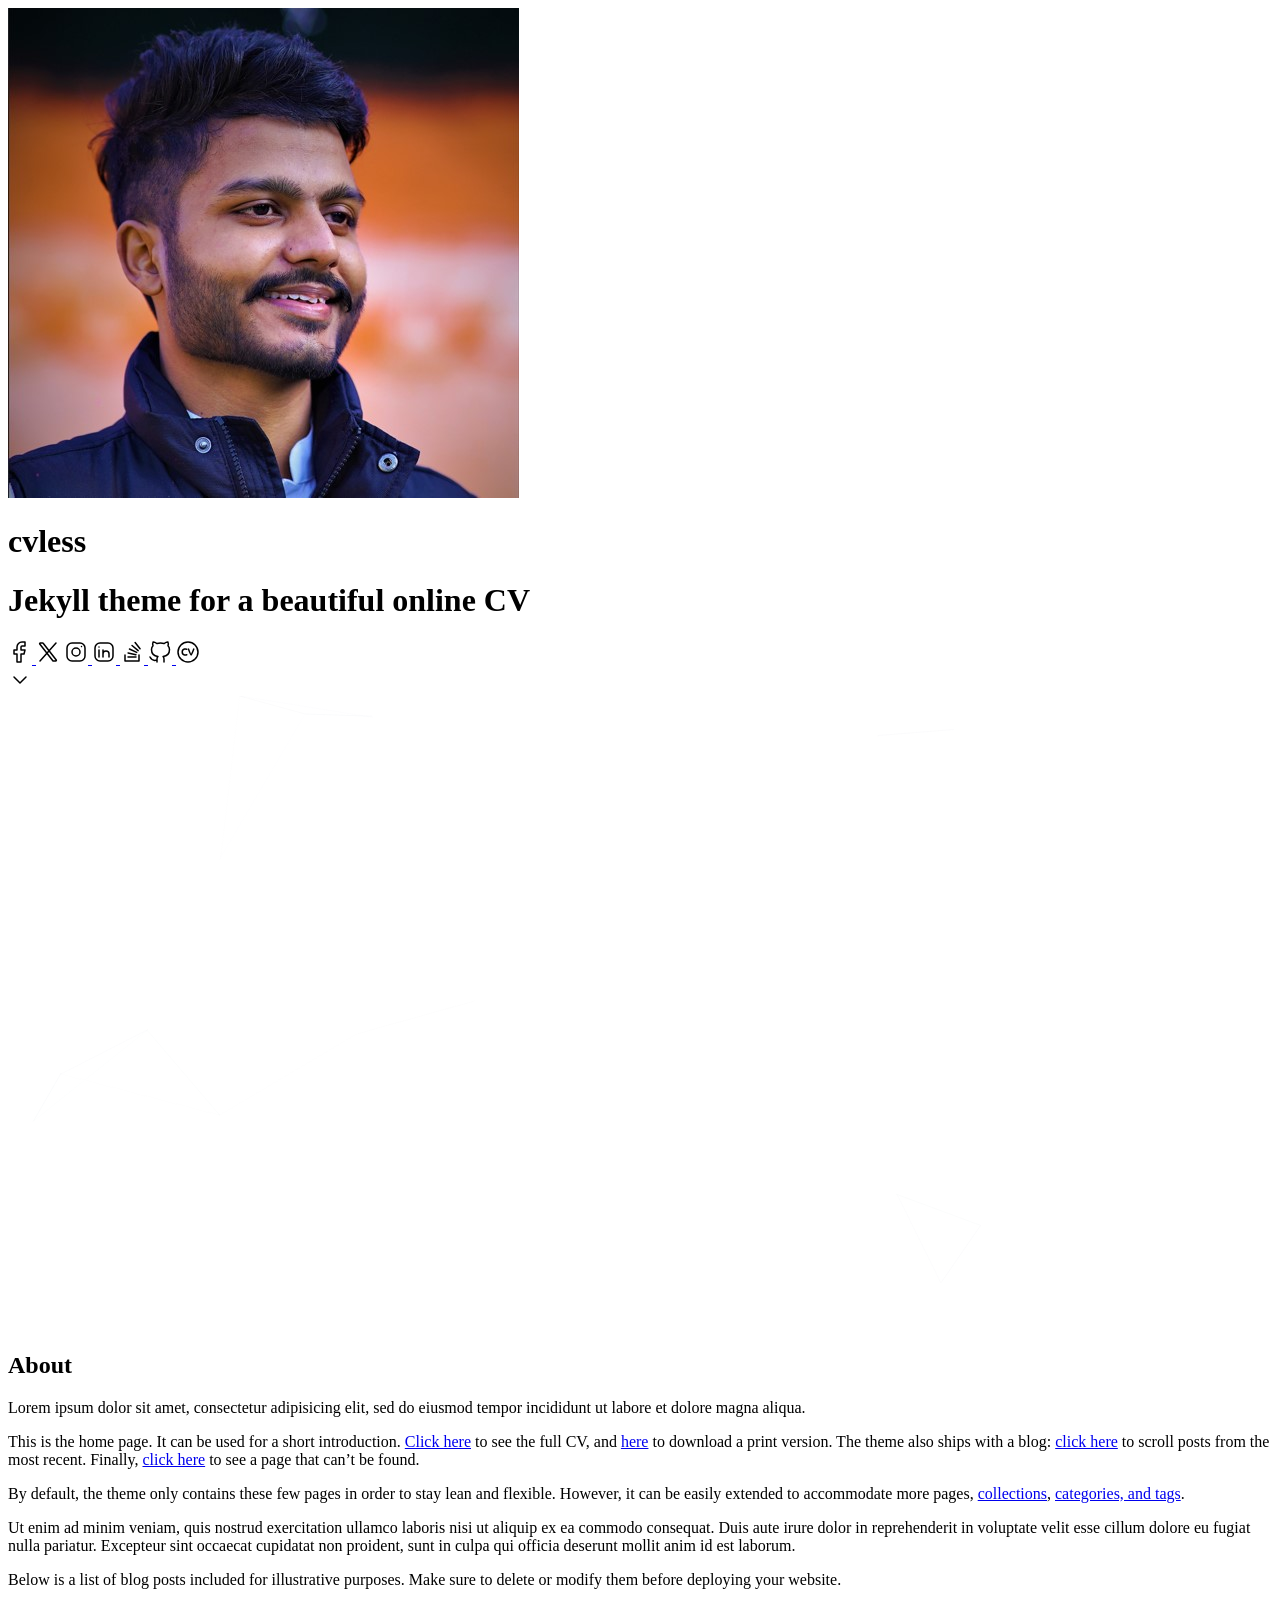
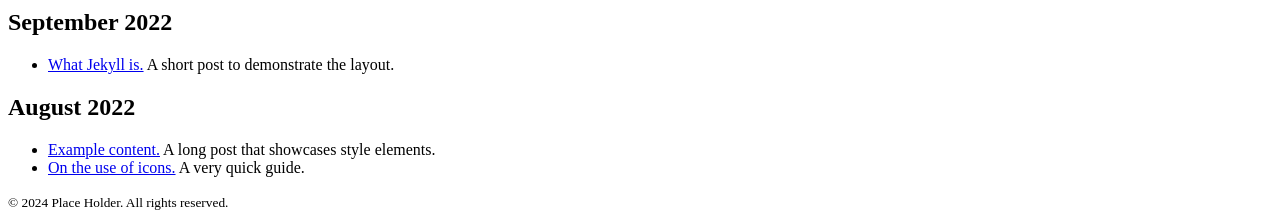
==== index.html @ 080ae816 "added files" ====
<!DOCTYPE html>
<html lang="en">

<head>
  <meta charset="UTF-8">
  <meta name="viewport" content="width=device-width, initial-scale=1.0">

  <title>
    
    cvless
    
  </title>

  <link rel="stylesheet" href="http://localhost:4000/assets/css/bootstrap.min.css">
  <link rel="stylesheet" href="http://localhost:4000/assets/css/open-color.min.css">
  <link rel="stylesheet" href="http://localhost:4000/assets/css/syntax.css">
  <link rel="stylesheet" href="http://localhost:4000/assets/css/styles.min.css">
  <link rel="apple-touch-icon" sizes="180x180" href="http://localhost:4000/assets/apple-touch-icon.png">
  <link rel="icon" type="image/png" sizes="32x32" href="http://localhost:4000/assets/favicon-32x32.png">
  <link rel="icon" type="image/png" sizes="16x16" href="http://localhost:4000/assets/favicon-16x16.png">
  <link rel="manifest" href="http://localhost:4000/assets/site.webmanifest">
  <link rel="alternate" type="application/atom+xml" title="cvless" href="http://localhost:4000/atom.xml">

  <!-- Begin Jekyll SEO tag v2.8.0 -->
<meta name="generator" content="Jekyll v4.3.3" />
<meta property="og:title" content="Home" />
<meta name="author" content="Place Holder" />
<meta property="og:locale" content="en_US" />
<meta name="description" content="Jekyll theme for a beautiful online CV" />
<meta property="og:description" content="Jekyll theme for a beautiful online CV" />
<link rel="canonical" href="http://localhost:4000/" />
<meta property="og:url" content="http://localhost:4000/" />
<meta property="og:site_name" content="cvless" />
<meta property="og:type" content="website" />
<meta name="twitter:card" content="summary" />
<meta property="twitter:title" content="Home" />
<script type="application/ld+json">
{"@context":"https://schema.org","@type":"WebSite","author":{"@type":"Person","name":"Place Holder"},"description":"Jekyll theme for a beautiful online CV","headline":"Home","name":"cvless","url":"http://localhost:4000/"}</script>
<!-- End Jekyll SEO tag -->

</head>


<body>

  <div id="particles-js" class="fullscreen">
  <div class="jumbotron text-center">
    
    <img class="particles-photo" src="assets/files/photo.jpg" />
    
    <h1 class="particles-title">cvless</h1>
    <h1 class="particles-subtitle">Jekyll theme for a beautiful online CV</h1>
    <div class="nowrap">
      
      <a class="particles-icon" href="https://www.facebook.com/username"><svg width="24px" height="24px" stroke-width="1.5" viewBox="0 0 24 24" fill="none" xmlns="http://www.w3.org/2000/svg" color="#000000"><path d="M17 2h-3a5 5 0 00-5 5v3H6v4h3v8h4v-8h3l1-4h-4V7a1 1 0 011-1h3V2z" stroke="#000000" stroke-width="1.5" stroke-linecap="round" stroke-linejoin="round"></path></svg>
</a>
      
      
      <a class="particles-icon" href="https://twitter.com/username"><svg width="24px" height="24px" viewBox="0 0 24 24" stroke-width="1.5" fill="none" xmlns="http://www.w3.org/2000/svg" color="#000000"><path d="M16.8198 20.7684L3.75317 3.96836C3.44664 3.57425 3.72749 3 4.22678 3H6.70655C6.8917 3 7.06649 3.08548 7.18016 3.23164L20.2468 20.0316C20.5534 20.4258 20.2725 21 19.7732 21H17.2935C17.1083 21 16.9335 20.9145 16.8198 20.7684Z" stroke="#000000" stroke-width="1.5"></path><path d="M20 3L4 21" stroke="#000000" stroke-width="1.5" stroke-linecap="round"></path></svg></a>
      
            
      <a class="particles-icon" href="https://www.instagram.com/username"><svg width="24px" height="24px" stroke-width="1.5" viewBox="0 0 24 24" fill="none" xmlns="http://www.w3.org/2000/svg" color="#000000"><path d="M12 16a4 4 0 100-8 4 4 0 000 8z" stroke="#000000" stroke-width="1.5" stroke-linecap="round" stroke-linejoin="round"></path><path d="M3 16V8a5 5 0 015-5h8a5 5 0 015 5v8a5 5 0 01-5 5H8a5 5 0 01-5-5z" stroke="#000000" stroke-width="1.5"></path><path d="M17.5 6.51l.01-.011" stroke="#000000" stroke-width="1.5" stroke-linecap="round" stroke-linejoin="round"></path></svg>
</a>
      
      
      <a class="particles-icon" href="https://www.linkedin.com/in/username"><svg width="24px" height="24px" stroke-width="1.5" viewBox="0 0 24 24" fill="none" xmlns="http://www.w3.org/2000/svg" color="#000000"><path d="M21 8v8a5 5 0 01-5 5H8a5 5 0 01-5-5V8a5 5 0 015-5h8a5 5 0 015 5zM7 17v-7" stroke="#000000" stroke-width="1.5" stroke-linecap="round" stroke-linejoin="round"></path><path d="M11 17v-3.25M11 10v3.75m0 0c0-3.75 6-3.75 6 0V17M7 7.01l.01-.011" stroke="#000000" stroke-width="1.5" stroke-linecap="round" stroke-linejoin="round"></path></svg>
</a>
      
      
      <a class="particles-icon" href="https://stackoverflow.com/users/0000000/username"><svg width="24px" height="24px" viewBox="0 0 24 24" stroke-width="1.5" fill="none" xmlns="http://www.w3.org/2000/svg" color="#000000"><path d="M19 15v6H5v-6M16 17H8M15.913 14.663L8.087 13M16.713 12.38L9.463 9M18.173 10.642L12.044 5.5M20.034 8.804L15.109 2.5" stroke="#000000" stroke-width="1.5" stroke-linecap="round" stroke-linejoin="round"></path></svg>
</a>
      
      
      <a class="particles-icon" href="https://github.com/username"><svg width="24px" height="24px" stroke-width="1.5" viewBox="0 0 24 24" fill="none" xmlns="http://www.w3.org/2000/svg" color="#000000"><path d="M16 22.027v-2.87a3.37 3.37 0 00-.94-2.61c3.14-.35 6.44-1.54 6.44-7a5.44 5.44 0 00-1.5-3.75 5.07 5.07 0 00-.09-3.77s-1.18-.35-3.91 1.48a13.38 13.38 0 00-7 0c-2.73-1.83-3.91-1.48-3.91-1.48A5.07 5.07 0 005 5.797a5.44 5.44 0 00-1.5 3.78c0 5.42 3.3 6.61 6.44 7a3.37 3.37 0 00-.94 2.58v2.87M9 20.027c-3 .973-5.5 0-7-3" stroke="#000000" stroke-width="1.5" stroke-linecap="round" stroke-linejoin="round"></path></svg>
</a>
      
      <a class="particles-icon" href="cv"><svg width="24px" height="24px" stroke-width="1.5" viewBox="0 0 24 24" fill="none" color="#000000"><path d="M12 22c5.523 0 10-4.477 10-10S17.523 2 12 2 2 6.477 2 12s4.477 10 10 10z" stroke="#000000" stroke-width="1.5" stroke-linecap="round" stroke-linejoin="round" /><path d="m 10.743752,9.2133219 c 0,0 -4.5125702,-1.1966648 -4.5125705,2.7561791 -3e-7,4.258147 4.5640215,2.715661 4.5640215,2.715661" stroke="#000000" stroke-width="1.5" stroke-linecap="round" stroke-linejoin="round" /><path d="m 12.449181,9.1023598 c 0,0 2.137936,5.8060432 2.686032,5.8060432 0.511982,0 2.633605,-5.7961624 2.633605,-5.7961624" stroke="#000000" stroke-width="1.5" stroke-linecap="round" stroke-linejoin="round" /></svg>
</a>
    </div>
  </div>
  <div class="particles-scroll">
    <a class="particles-icon" href="#scroll"><svg width="24px" height="24px" stroke-width="1.5" viewBox="0 0 24 24" fill="none" xmlns="http://www.w3.org/2000/svg" color="#000000"><path d="M6 9l6 6 6-6" stroke="#000000" stroke-width="1.5" stroke-linecap="round" stroke-linejoin="round"></path></svg>
</a>
  </div>
</div>

  

  <div class="container">
    <div class="row justify-content-center">
      <div class="col col-sm-10 col-md-8 col-lg-6">
        <article id="home">
  <div id="scroll" class="toggle-bar">
  <a id="theme-toggle" class="toggle-icon" onclick="modeSwitcher()"></a>
</div>

  <main>
    <h1 id="about">About</h1>

<p>Lorem ipsum dolor sit amet, consectetur adipisicing elit, sed do eiusmod tempor incididunt ut labore et dolore magna aliqua.</p>

<p>This is the home page. It can be used for a short introduction. <a href="cv">Click here</a> to see the full CV, and <a href="assets/files/cv.pdf">here</a> to download a print version. The theme also ships with a blog: <a href="posts">click here</a> to scroll posts from the most recent. Finally, <a href="404">click here</a> to see a page that can’t be found.</p>

<p>By default, the theme only contains these few pages in order to stay lean and flexible. However, it can be easily extended to accommodate more pages, <a href="https://jekyllrb.com/docs/collections/">collections</a>, <a href="https://jekyllrb.com/docs/posts/#tags-and-categories">categories, and tags</a>.</p>

<p>Ut enim ad minim veniam, quis nostrud exercitation ullamco laboris nisi ut aliquip ex ea commodo consequat. Duis aute irure dolor in reprehenderit in voluptate velit esse cillum dolore eu fugiat nulla pariatur. Excepteur sint occaecat cupidatat non proident, sunt in culpa qui officia deserunt mollit anim id est laborum.</p>

<p>Below is a list of blog posts included for illustrative purposes. Make sure to delete or modify them before deploying your website.</p>

<div class="archive">
  
  <h2>September 2022</h2>
  <ul>
    
    <li><a href="http://localhost:4000/2022/09/01/whats-jekyll/">What Jekyll is.</a> <span class="lead">A short post to demonstrate the layout.</span></li>
    
  </ul>
  
  <h2>August 2022</h2>
  <ul>
    
    <li><a href="http://localhost:4000/2022/08/15/example-content/">Example content.</a> <span class="lead">A long post that showcases style elements.</span></li>
    
    <li><a href="http://localhost:4000/2022/08/01/on-the-use-of-icons/">On the use of icons.</a> <span class="lead">A very quick guide.</span></li>
    
  </ul>
  
</div>


  </main>
  <footer>
  <small>&copy; <time datetime="2024-02-18T16:27:32+05:30">2024</time>
    Place Holder. All rights reserved.</small>
</footer>

</article>

      </div>
    </div>
  </div>
  <script src="http://localhost:4000/assets/js/bootstrap.min.js"></script>
  
  <script src="http://localhost:4000/assets/js/darkmode.js"></script>
  
  
  <script src="assets/js/particles.min.js"></script>
  <script src="assets/js/main.js"></script>
  
</body>

</html>
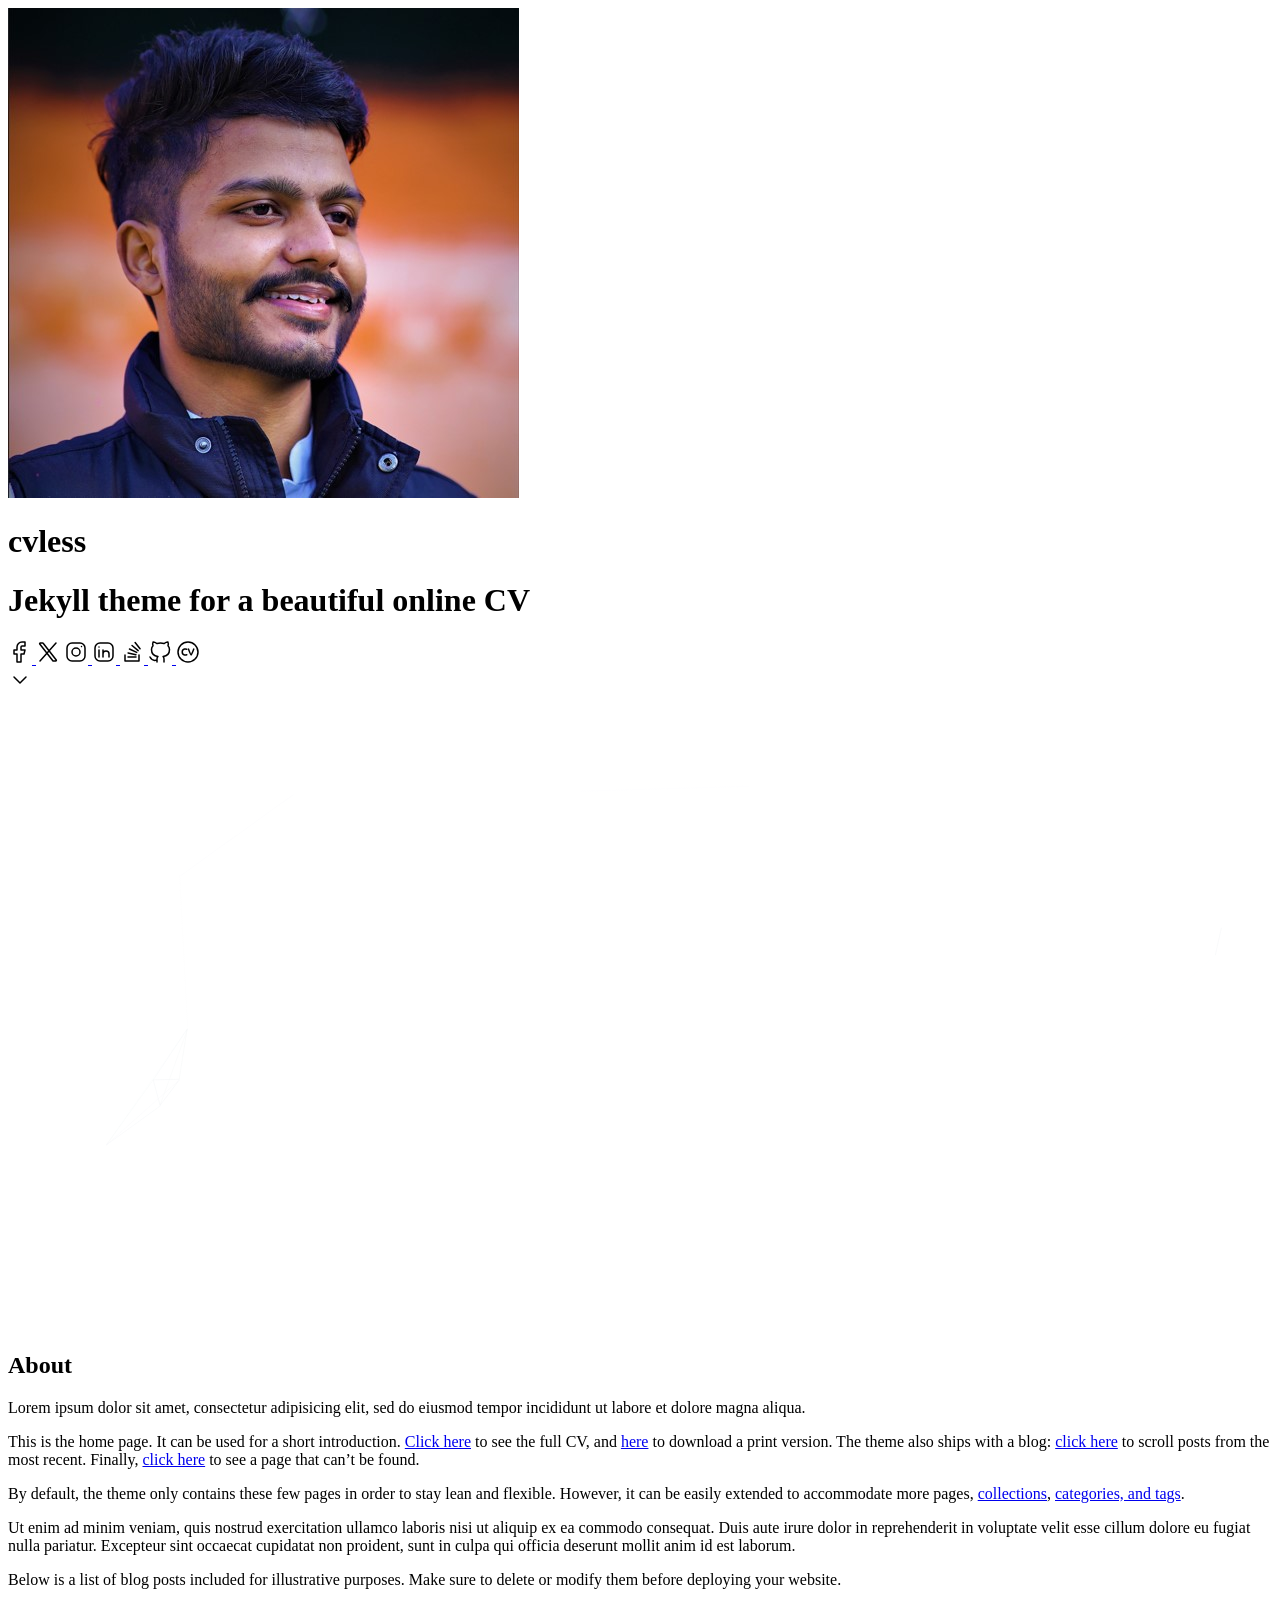
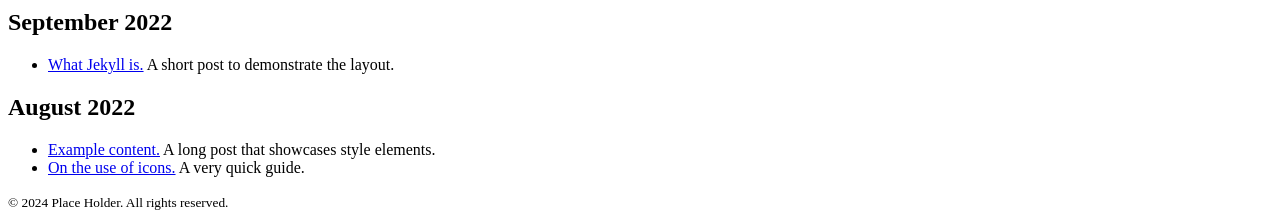
==== commit 292ff92b: "added new files" ====
--- a/index.html
+++ b/index.html
@@ -11,15 +11,15 @@
     
   </title>
 
-  <link rel="stylesheet" href="http://localhost:4000/assets/css/bootstrap.min.css">
-  <link rel="stylesheet" href="http://localhost:4000/assets/css/open-color.min.css">
-  <link rel="stylesheet" href="http://localhost:4000/assets/css/syntax.css">
-  <link rel="stylesheet" href="http://localhost:4000/assets/css/styles.min.css">
-  <link rel="apple-touch-icon" sizes="180x180" href="http://localhost:4000/assets/apple-touch-icon.png">
-  <link rel="icon" type="image/png" sizes="32x32" href="http://localhost:4000/assets/favicon-32x32.png">
-  <link rel="icon" type="image/png" sizes="16x16" href="http://localhost:4000/assets/favicon-16x16.png">
-  <link rel="manifest" href="http://localhost:4000/assets/site.webmanifest">
-  <link rel="alternate" type="application/atom+xml" title="cvless" href="http://localhost:4000/atom.xml">
+  <link rel="stylesheet" href="https://piazzai.github.io/cvless/assets/css/bootstrap.min.css">
+  <link rel="stylesheet" href="https://piazzai.github.io/cvless/assets/css/open-color.min.css">
+  <link rel="stylesheet" href="https://piazzai.github.io/cvless/assets/css/syntax.css">
+  <link rel="stylesheet" href="https://piazzai.github.io/cvless/assets/css/styles.min.css">
+  <link rel="apple-touch-icon" sizes="180x180" href="https://piazzai.github.io/cvless/assets/apple-touch-icon.png">
+  <link rel="icon" type="image/png" sizes="32x32" href="https://piazzai.github.io/cvless/assets/favicon-32x32.png">
+  <link rel="icon" type="image/png" sizes="16x16" href="https://piazzai.github.io/cvless/assets/favicon-16x16.png">
+  <link rel="manifest" href="https://piazzai.github.io/cvless/assets/site.webmanifest">
+  <link rel="alternate" type="application/atom+xml" title="cvless" href="https://piazzai.github.io/cvless/atom.xml">
 
   <!-- Begin Jekyll SEO tag v2.8.0 -->
 <meta name="generator" content="Jekyll v4.3.3" />
@@ -28,14 +28,14 @@
 <meta property="og:locale" content="en_US" />
 <meta name="description" content="Jekyll theme for a beautiful online CV" />
 <meta property="og:description" content="Jekyll theme for a beautiful online CV" />
-<link rel="canonical" href="http://localhost:4000/" />
-<meta property="og:url" content="http://localhost:4000/" />
+<link rel="canonical" href="https://piazzai.github.io/cvless/" />
+<meta property="og:url" content="https://piazzai.github.io/cvless/" />
 <meta property="og:site_name" content="cvless" />
 <meta property="og:type" content="website" />
 <meta name="twitter:card" content="summary" />
 <meta property="twitter:title" content="Home" />
 <script type="application/ld+json">
-{"@context":"https://schema.org","@type":"WebSite","author":{"@type":"Person","name":"Place Holder"},"description":"Jekyll theme for a beautiful online CV","headline":"Home","name":"cvless","url":"http://localhost:4000/"}</script>
+{"@context":"https://schema.org","@type":"WebSite","author":{"@type":"Person","name":"Place Holder"},"description":"Jekyll theme for a beautiful online CV","headline":"Home","name":"cvless","url":"https://piazzai.github.io/cvless/"}</script>
 <!-- End Jekyll SEO tag -->
 
 </head>
@@ -112,16 +112,16 @@
   <h2>September 2022</h2>
   <ul>
     
-    <li><a href="http://localhost:4000/2022/09/01/whats-jekyll/">What Jekyll is.</a> <span class="lead">A short post to demonstrate the layout.</span></li>
+    <li><a href="https://piazzai.github.io/cvless/2022/09/01/whats-jekyll/">What Jekyll is.</a> <span class="lead">A short post to demonstrate the layout.</span></li>
     
   </ul>
   
   <h2>August 2022</h2>
   <ul>
     
-    <li><a href="http://localhost:4000/2022/08/15/example-content/">Example content.</a> <span class="lead">A long post that showcases style elements.</span></li>
+    <li><a href="https://piazzai.github.io/cvless/2022/08/15/example-content/">Example content.</a> <span class="lead">A long post that showcases style elements.</span></li>
     
-    <li><a href="http://localhost:4000/2022/08/01/on-the-use-of-icons/">On the use of icons.</a> <span class="lead">A very quick guide.</span></li>
+    <li><a href="https://piazzai.github.io/cvless/2022/08/01/on-the-use-of-icons/">On the use of icons.</a> <span class="lead">A very quick guide.</span></li>
     
   </ul>
   
@@ -130,7 +130,7 @@
 
   </main>
   <footer>
-  <small>&copy; <time datetime="2024-02-18T16:27:32+05:30">2024</time>
+  <small>&copy; <time datetime="2024-02-18T16:53:35+05:30">2024</time>
     Place Holder. All rights reserved.</small>
 </footer>
 
@@ -139,9 +139,9 @@
       </div>
     </div>
   </div>
-  <script src="http://localhost:4000/assets/js/bootstrap.min.js"></script>
+  <script src="https://piazzai.github.io/cvless/assets/js/bootstrap.min.js"></script>
   
-  <script src="http://localhost:4000/assets/js/darkmode.js"></script>
+  <script src="https://piazzai.github.io/cvless/assets/js/darkmode.js"></script>
   
   
   <script src="assets/js/particles.min.js"></script>
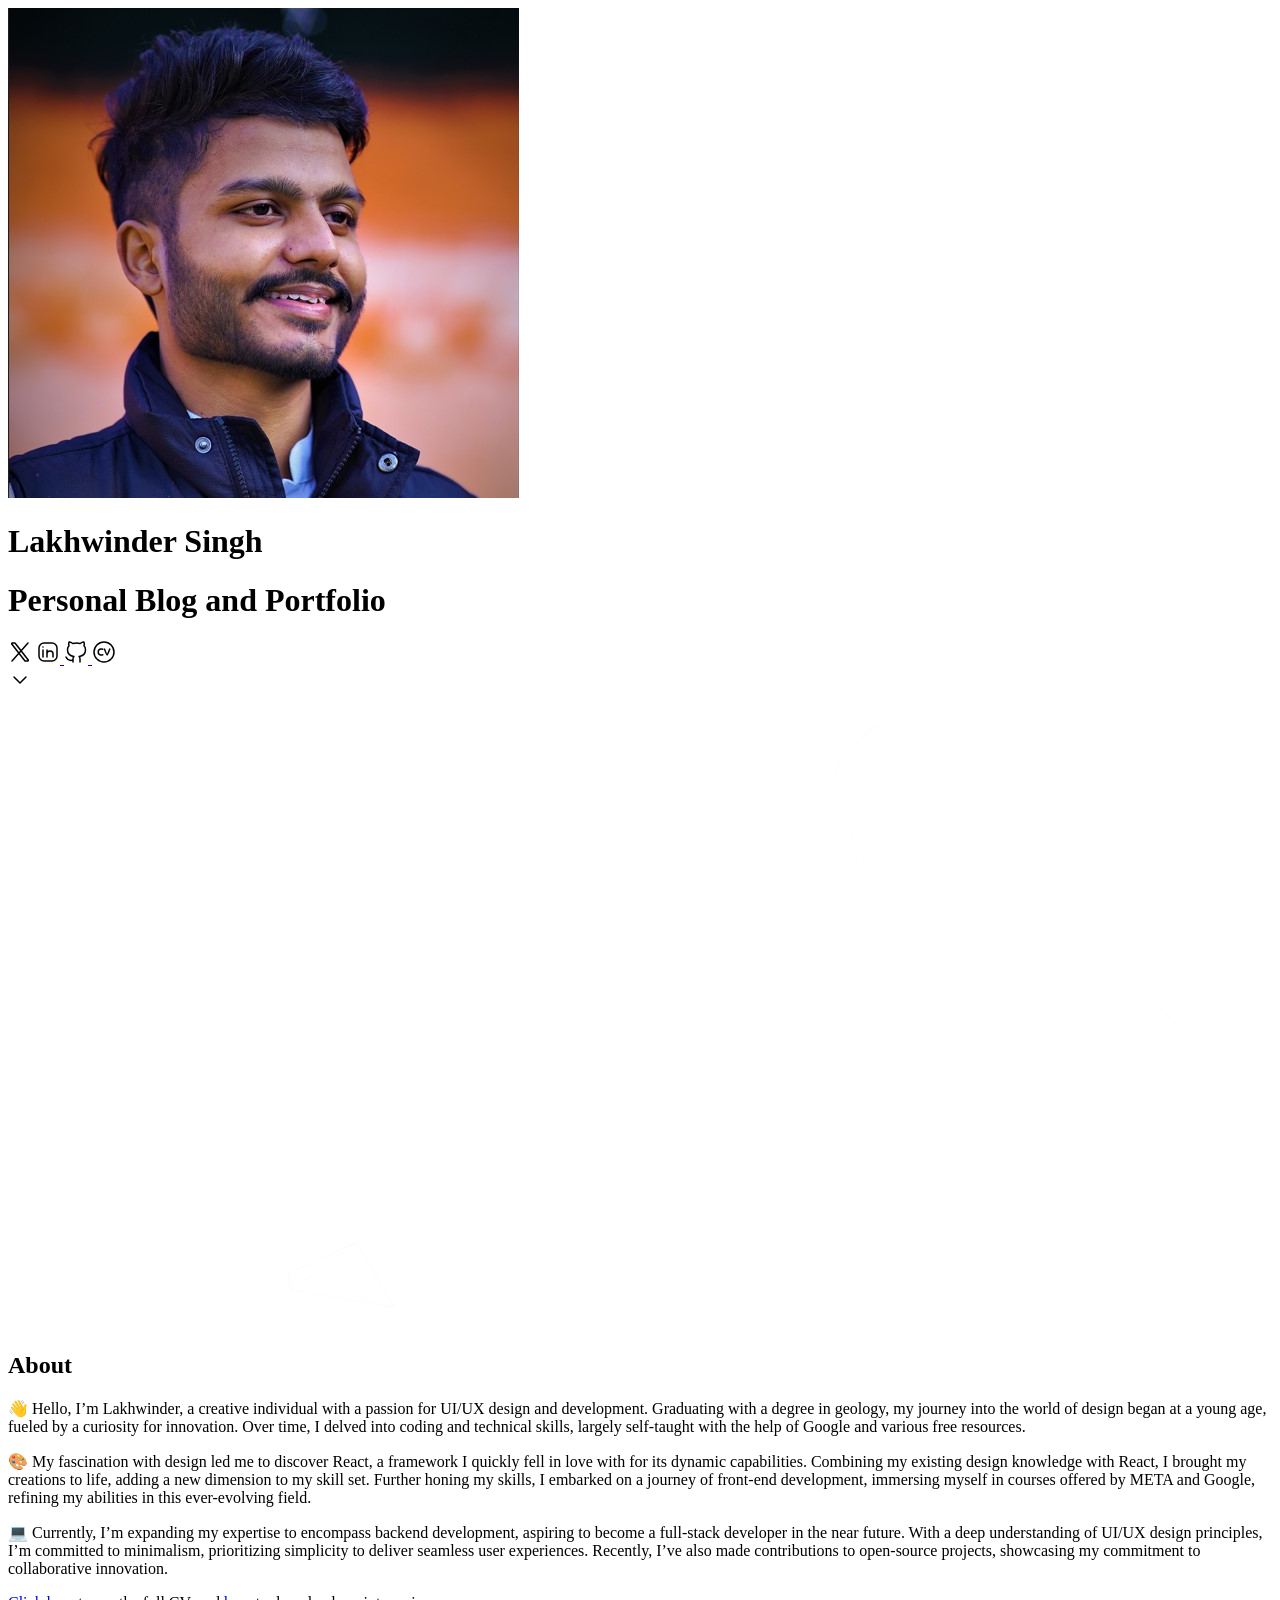
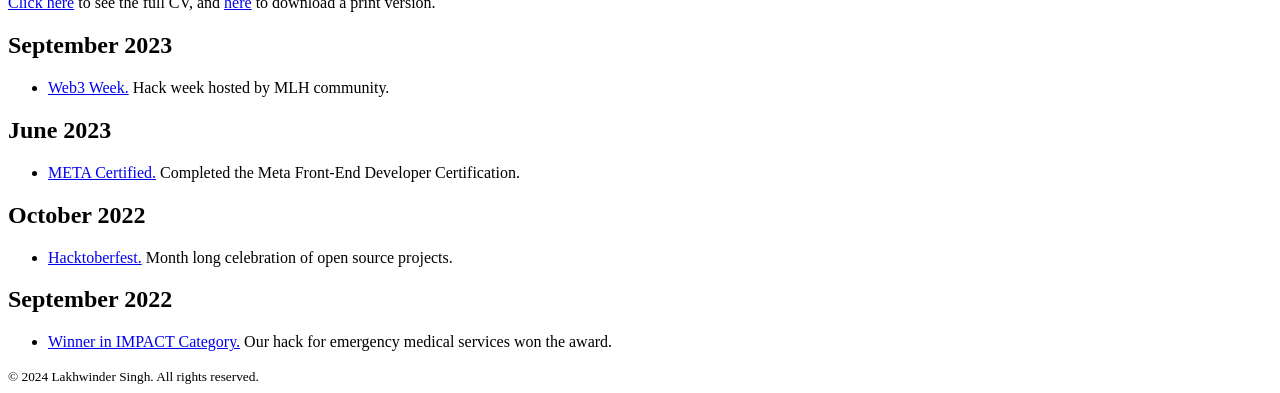
==== commit cb50f2d7: "added new files" ====
--- a/index.html
+++ b/index.html
@@ -7,35 +7,35 @@
 
   <title>
     
-    cvless
+    Lakhwinder Singh
     
   </title>
 
-  <link rel="stylesheet" href="https://piazzai.github.io/cvless/assets/css/bootstrap.min.css">
-  <link rel="stylesheet" href="https://piazzai.github.io/cvless/assets/css/open-color.min.css">
-  <link rel="stylesheet" href="https://piazzai.github.io/cvless/assets/css/syntax.css">
-  <link rel="stylesheet" href="https://piazzai.github.io/cvless/assets/css/styles.min.css">
-  <link rel="apple-touch-icon" sizes="180x180" href="https://piazzai.github.io/cvless/assets/apple-touch-icon.png">
-  <link rel="icon" type="image/png" sizes="32x32" href="https://piazzai.github.io/cvless/assets/favicon-32x32.png">
-  <link rel="icon" type="image/png" sizes="16x16" href="https://piazzai.github.io/cvless/assets/favicon-16x16.png">
-  <link rel="manifest" href="https://piazzai.github.io/cvless/assets/site.webmanifest">
-  <link rel="alternate" type="application/atom+xml" title="cvless" href="https://piazzai.github.io/cvless/atom.xml">
+  <link rel="stylesheet" href="https://lakhwinder.co/assets/css/bootstrap.min.css">
+  <link rel="stylesheet" href="https://lakhwinder.co/assets/css/open-color.min.css">
+  <link rel="stylesheet" href="https://lakhwinder.co/assets/css/syntax.css">
+  <link rel="stylesheet" href="https://lakhwinder.co/assets/css/styles.min.css">
+  <link rel="apple-touch-icon" sizes="180x180" href="https://lakhwinder.co/assets/apple-touch-icon.png">
+  <link rel="icon" type="image/png" sizes="32x32" href="https://lakhwinder.co/assets/favicon-32x32.png">
+  <link rel="icon" type="image/png" sizes="16x16" href="https://lakhwinder.co/assets/favicon-16x16.png">
+  <link rel="manifest" href="https://lakhwinder.co/assets/site.webmanifest">
+  <link rel="alternate" type="application/atom+xml" title="Lakhwinder Singh" href="https://lakhwinder.co/atom.xml">
 
   <!-- Begin Jekyll SEO tag v2.8.0 -->
 <meta name="generator" content="Jekyll v4.3.3" />
 <meta property="og:title" content="Home" />
-<meta name="author" content="Place Holder" />
+<meta name="author" content="Lakhwinder Singh" />
 <meta property="og:locale" content="en_US" />
-<meta name="description" content="Jekyll theme for a beautiful online CV" />
-<meta property="og:description" content="Jekyll theme for a beautiful online CV" />
-<link rel="canonical" href="https://piazzai.github.io/cvless/" />
-<meta property="og:url" content="https://piazzai.github.io/cvless/" />
-<meta property="og:site_name" content="cvless" />
+<meta name="description" content="Personal Blog and Portfolio" />
+<meta property="og:description" content="Personal Blog and Portfolio" />
+<link rel="canonical" href="https://lakhwinder.co/" />
+<meta property="og:url" content="https://lakhwinder.co/" />
+<meta property="og:site_name" content="Lakhwinder Singh" />
 <meta property="og:type" content="website" />
 <meta name="twitter:card" content="summary" />
 <meta property="twitter:title" content="Home" />
 <script type="application/ld+json">
-{"@context":"https://schema.org","@type":"WebSite","author":{"@type":"Person","name":"Place Holder"},"description":"Jekyll theme for a beautiful online CV","headline":"Home","name":"cvless","url":"https://piazzai.github.io/cvless/"}</script>
+{"@context":"https://schema.org","@type":"WebSite","author":{"@type":"Person","name":"Lakhwinder Singh"},"description":"Personal Blog and Portfolio","headline":"Home","name":"Lakhwinder Singh","url":"https://lakhwinder.co/"}</script>
 <!-- End Jekyll SEO tag -->
 
 </head>
@@ -48,30 +48,21 @@
     
     <img class="particles-photo" src="assets/files/photo.jpg" />
     
-    <h1 class="particles-title">cvless</h1>
-    <h1 class="particles-subtitle">Jekyll theme for a beautiful online CV</h1>
+    <h1 class="particles-title">Lakhwinder Singh</h1>
+    <h1 class="particles-subtitle">Personal Blog and Portfolio</h1>
     <div class="nowrap">
       
-      <a class="particles-icon" href="https://www.facebook.com/username"><svg width="24px" height="24px" stroke-width="1.5" viewBox="0 0 24 24" fill="none" xmlns="http://www.w3.org/2000/svg" color="#000000"><path d="M17 2h-3a5 5 0 00-5 5v3H6v4h3v8h4v-8h3l1-4h-4V7a1 1 0 011-1h3V2z" stroke="#000000" stroke-width="1.5" stroke-linecap="round" stroke-linejoin="round"></path></svg>
+      
+      <a class="particles-icon" href="https://twitter.com/LakhwinderCode"><svg width="24px" height="24px" viewBox="0 0 24 24" stroke-width="1.5" fill="none" xmlns="http://www.w3.org/2000/svg" color="#000000"><path d="M16.8198 20.7684L3.75317 3.96836C3.44664 3.57425 3.72749 3 4.22678 3H6.70655C6.8917 3 7.06649 3.08548 7.18016 3.23164L20.2468 20.0316C20.5534 20.4258 20.2725 21 19.7732 21H17.2935C17.1083 21 16.9335 20.9145 16.8198 20.7684Z" stroke="#000000" stroke-width="1.5"></path><path d="M20 3L4 21" stroke="#000000" stroke-width="1.5" stroke-linecap="round"></path></svg></a>
+      
+      
+      
+      <a class="particles-icon" href="https://www.linkedin.com/in/lakhwinderr"><svg width="24px" height="24px" stroke-width="1.5" viewBox="0 0 24 24" fill="none" xmlns="http://www.w3.org/2000/svg" color="#000000"><path d="M21 8v8a5 5 0 01-5 5H8a5 5 0 01-5-5V8a5 5 0 015-5h8a5 5 0 015 5zM7 17v-7" stroke="#000000" stroke-width="1.5" stroke-linecap="round" stroke-linejoin="round"></path><path d="M11 17v-3.25M11 10v3.75m0 0c0-3.75 6-3.75 6 0V17M7 7.01l.01-.011" stroke="#000000" stroke-width="1.5" stroke-linecap="round" stroke-linejoin="round"></path></svg>
 </a>
       
       
-      <a class="particles-icon" href="https://twitter.com/username"><svg width="24px" height="24px" viewBox="0 0 24 24" stroke-width="1.5" fill="none" xmlns="http://www.w3.org/2000/svg" color="#000000"><path d="M16.8198 20.7684L3.75317 3.96836C3.44664 3.57425 3.72749 3 4.22678 3H6.70655C6.8917 3 7.06649 3.08548 7.18016 3.23164L20.2468 20.0316C20.5534 20.4258 20.2725 21 19.7732 21H17.2935C17.1083 21 16.9335 20.9145 16.8198 20.7684Z" stroke="#000000" stroke-width="1.5"></path><path d="M20 3L4 21" stroke="#000000" stroke-width="1.5" stroke-linecap="round"></path></svg></a>
       
-            
-      <a class="particles-icon" href="https://www.instagram.com/username"><svg width="24px" height="24px" stroke-width="1.5" viewBox="0 0 24 24" fill="none" xmlns="http://www.w3.org/2000/svg" color="#000000"><path d="M12 16a4 4 0 100-8 4 4 0 000 8z" stroke="#000000" stroke-width="1.5" stroke-linecap="round" stroke-linejoin="round"></path><path d="M3 16V8a5 5 0 015-5h8a5 5 0 015 5v8a5 5 0 01-5 5H8a5 5 0 01-5-5z" stroke="#000000" stroke-width="1.5"></path><path d="M17.5 6.51l.01-.011" stroke="#000000" stroke-width="1.5" stroke-linecap="round" stroke-linejoin="round"></path></svg>
-</a>
-      
-      
-      <a class="particles-icon" href="https://www.linkedin.com/in/username"><svg width="24px" height="24px" stroke-width="1.5" viewBox="0 0 24 24" fill="none" xmlns="http://www.w3.org/2000/svg" color="#000000"><path d="M21 8v8a5 5 0 01-5 5H8a5 5 0 01-5-5V8a5 5 0 015-5h8a5 5 0 015 5zM7 17v-7" stroke="#000000" stroke-width="1.5" stroke-linecap="round" stroke-linejoin="round"></path><path d="M11 17v-3.25M11 10v3.75m0 0c0-3.75 6-3.75 6 0V17M7 7.01l.01-.011" stroke="#000000" stroke-width="1.5" stroke-linecap="round" stroke-linejoin="round"></path></svg>
-</a>
-      
-      
-      <a class="particles-icon" href="https://stackoverflow.com/users/0000000/username"><svg width="24px" height="24px" viewBox="0 0 24 24" stroke-width="1.5" fill="none" xmlns="http://www.w3.org/2000/svg" color="#000000"><path d="M19 15v6H5v-6M16 17H8M15.913 14.663L8.087 13M16.713 12.38L9.463 9M18.173 10.642L12.044 5.5M20.034 8.804L15.109 2.5" stroke="#000000" stroke-width="1.5" stroke-linecap="round" stroke-linejoin="round"></path></svg>
-</a>
-      
-      
-      <a class="particles-icon" href="https://github.com/username"><svg width="24px" height="24px" stroke-width="1.5" viewBox="0 0 24 24" fill="none" xmlns="http://www.w3.org/2000/svg" color="#000000"><path d="M16 22.027v-2.87a3.37 3.37 0 00-.94-2.61c3.14-.35 6.44-1.54 6.44-7a5.44 5.44 0 00-1.5-3.75 5.07 5.07 0 00-.09-3.77s-1.18-.35-3.91 1.48a13.38 13.38 0 00-7 0c-2.73-1.83-3.91-1.48-3.91-1.48A5.07 5.07 0 005 5.797a5.44 5.44 0 00-1.5 3.78c0 5.42 3.3 6.61 6.44 7a3.37 3.37 0 00-.94 2.58v2.87M9 20.027c-3 .973-5.5 0-7-3" stroke="#000000" stroke-width="1.5" stroke-linecap="round" stroke-linejoin="round"></path></svg>
+      <a class="particles-icon" href="https://github.com/Lakhwinderr"><svg width="24px" height="24px" stroke-width="1.5" viewBox="0 0 24 24" fill="none" xmlns="http://www.w3.org/2000/svg" color="#000000"><path d="M16 22.027v-2.87a3.37 3.37 0 00-.94-2.61c3.14-.35 6.44-1.54 6.44-7a5.44 5.44 0 00-1.5-3.75 5.07 5.07 0 00-.09-3.77s-1.18-.35-3.91 1.48a13.38 13.38 0 00-7 0c-2.73-1.83-3.91-1.48-3.91-1.48A5.07 5.07 0 005 5.797a5.44 5.44 0 00-1.5 3.78c0 5.42 3.3 6.61 6.44 7a3.37 3.37 0 00-.94 2.58v2.87M9 20.027c-3 .973-5.5 0-7-3" stroke="#000000" stroke-width="1.5" stroke-linecap="round" stroke-linejoin="round"></path></svg>
 </a>
       
       <a class="particles-icon" href="cv"><svg width="24px" height="24px" stroke-width="1.5" viewBox="0 0 24 24" fill="none" color="#000000"><path d="M12 22c5.523 0 10-4.477 10-10S17.523 2 12 2 2 6.477 2 12s4.477 10 10 10z" stroke="#000000" stroke-width="1.5" stroke-linecap="round" stroke-linejoin="round" /><path d="m 10.743752,9.2133219 c 0,0 -4.5125702,-1.1966648 -4.5125705,2.7561791 -3e-7,4.258147 4.5640215,2.715661 4.5640215,2.715661" stroke="#000000" stroke-width="1.5" stroke-linecap="round" stroke-linejoin="round" /><path d="m 12.449181,9.1023598 c 0,0 2.137936,5.8060432 2.686032,5.8060432 0.511982,0 2.633605,-5.7961624 2.633605,-5.7961624" stroke="#000000" stroke-width="1.5" stroke-linecap="round" stroke-linejoin="round" /></svg>
@@ -97,31 +88,51 @@
   <main>
     <h1 id="about">About</h1>
 
-<p>Lorem ipsum dolor sit amet, consectetur adipisicing elit, sed do eiusmod tempor incididunt ut labore et dolore magna aliqua.</p>
+<p>👋 Hello, I’m Lakhwinder, a creative individual with a passion for UI/UX design and development. Graduating with a degree in geology, my journey into the world of design began at a young age, fueled by a curiosity for innovation. Over time, I delved into coding and technical skills, largely self-taught with the help of Google and various free resources.</p>
 
-<p>This is the home page. It can be used for a short introduction. <a href="cv">Click here</a> to see the full CV, and <a href="assets/files/cv.pdf">here</a> to download a print version. The theme also ships with a blog: <a href="posts">click here</a> to scroll posts from the most recent. Finally, <a href="404">click here</a> to see a page that can’t be found.</p>
+<p>🎨 My fascination with design led me to discover React, a framework I quickly fell in love with for its dynamic capabilities. Combining my existing design knowledge with React, I brought my creations to life, adding a new dimension to my skill set. Further honing my skills, I embarked on a journey of front-end development, immersing myself in courses offered by META and Google, refining my abilities in this ever-evolving field.</p>
 
-<p>By default, the theme only contains these few pages in order to stay lean and flexible. However, it can be easily extended to accommodate more pages, <a href="https://jekyllrb.com/docs/collections/">collections</a>, <a href="https://jekyllrb.com/docs/posts/#tags-and-categories">categories, and tags</a>.</p>
+<p>💻 Currently, I’m expanding my expertise to encompass backend development, aspiring to become a full-stack developer in the near future. With a deep understanding of UI/UX design principles, I’m committed to minimalism, prioritizing simplicity to deliver seamless user experiences. Recently, I’ve also made contributions to open-source projects, showcasing my commitment to collaborative innovation.</p>
 
-<p>Ut enim ad minim veniam, quis nostrud exercitation ullamco laboris nisi ut aliquip ex ea commodo consequat. Duis aute irure dolor in reprehenderit in voluptate velit esse cillum dolore eu fugiat nulla pariatur. Excepteur sint occaecat cupidatat non proident, sunt in culpa qui officia deserunt mollit anim id est laborum.</p>
+<!-- 🏆 Additionally, I had the privilege of participating in a hackathon hosted by Devpost, where my team and I clinched the IMPACT category award. As the design lead, I played a pivotal role in shaping our project's visual identity, demonstrating my leadership and design prowess in a competitive environment. -->
 
-<p>Below is a list of blog posts included for illustrative purposes. Make sure to delete or modify them before deploying your website.</p>
+<p><a href="cv">Click here</a> to see the full CV, and <a href="assets/files/cv.pdf">here</a> to download a print version.</p>
+
+<!-- The theme also ships with a blog: [click here](posts) to scroll posts from the most recent. Finally, [click here](404) to see a page that can't be found.
+
+By default, the theme only contains these few pages in order to stay lean and flexible. However, it can be easily extended to accommodate more pages, [collections](https://jekyllrb.com/docs/collections/), [categories, and tags](https://jekyllrb.com/docs/posts/#tags-and-categories).
+
+Ut enim ad minim veniam, quis nostrud exercitation ullamco laboris nisi ut aliquip ex ea commodo consequat. Duis aute irure dolor in reprehenderit in voluptate velit esse cillum dolore eu fugiat nulla pariatur. Excepteur sint occaecat cupidatat non proident, sunt in culpa qui officia deserunt mollit anim id est laborum.
+
+Below is a list of blog posts included for illustrative purposes. Make sure to delete or modify them before deploying your website. -->
 
 <div class="archive">
+  
+  <h2>September 2023</h2>
+  <ul>
+    
+    <li><a href="https://lakhwinder.co/2023/09/11/web3-week/">Web3 Week.</a> <span class="lead">Hack week hosted by MLH community.</span></li>
+    
+  </ul>
+  
+  <h2>June 2023</h2>
+  <ul>
+    
+    <li><a href="https://lakhwinder.co/2023/06/06/meta-certification/">META Certified.</a> <span class="lead">Completed the Meta Front-End Developer Certification.</span></li>
+    
+  </ul>
+  
+  <h2>October 2022</h2>
+  <ul>
+    
+    <li><a href="https://lakhwinder.co/2022/10/01/hacktoberfest/">Hacktoberfest.</a> <span class="lead">Month long celebration of open source projects.</span></li>
+    
+  </ul>
   
   <h2>September 2022</h2>
   <ul>
     
-    <li><a href="https://piazzai.github.io/cvless/2022/09/01/whats-jekyll/">What Jekyll is.</a> <span class="lead">A short post to demonstrate the layout.</span></li>
-    
-  </ul>
-  
-  <h2>August 2022</h2>
-  <ul>
-    
-    <li><a href="https://piazzai.github.io/cvless/2022/08/15/example-content/">Example content.</a> <span class="lead">A long post that showcases style elements.</span></li>
-    
-    <li><a href="https://piazzai.github.io/cvless/2022/08/01/on-the-use-of-icons/">On the use of icons.</a> <span class="lead">A very quick guide.</span></li>
+    <li><a href="https://lakhwinder.co/2022/09/02/won-hackathon/">Winner in IMPACT Category.</a> <span class="lead">Our hack for emergency medical services won the award.</span></li>
     
   </ul>
   
@@ -130,8 +141,8 @@
 
   </main>
   <footer>
-  <small>&copy; <time datetime="2024-02-18T16:53:35+05:30">2024</time>
-    Place Holder. All rights reserved.</small>
+  <small>&copy; <time datetime="2024-02-19T19:59:02+05:30">2024</time>
+    Lakhwinder Singh. All rights reserved.</small>
 </footer>
 
 </article>
@@ -139,9 +150,9 @@
       </div>
     </div>
   </div>
-  <script src="https://piazzai.github.io/cvless/assets/js/bootstrap.min.js"></script>
+  <script src="https://lakhwinder.co/assets/js/bootstrap.min.js"></script>
   
-  <script src="https://piazzai.github.io/cvless/assets/js/darkmode.js"></script>
+  <script src="https://lakhwinder.co/assets/js/darkmode.js"></script>
   
   
   <script src="assets/js/particles.min.js"></script>
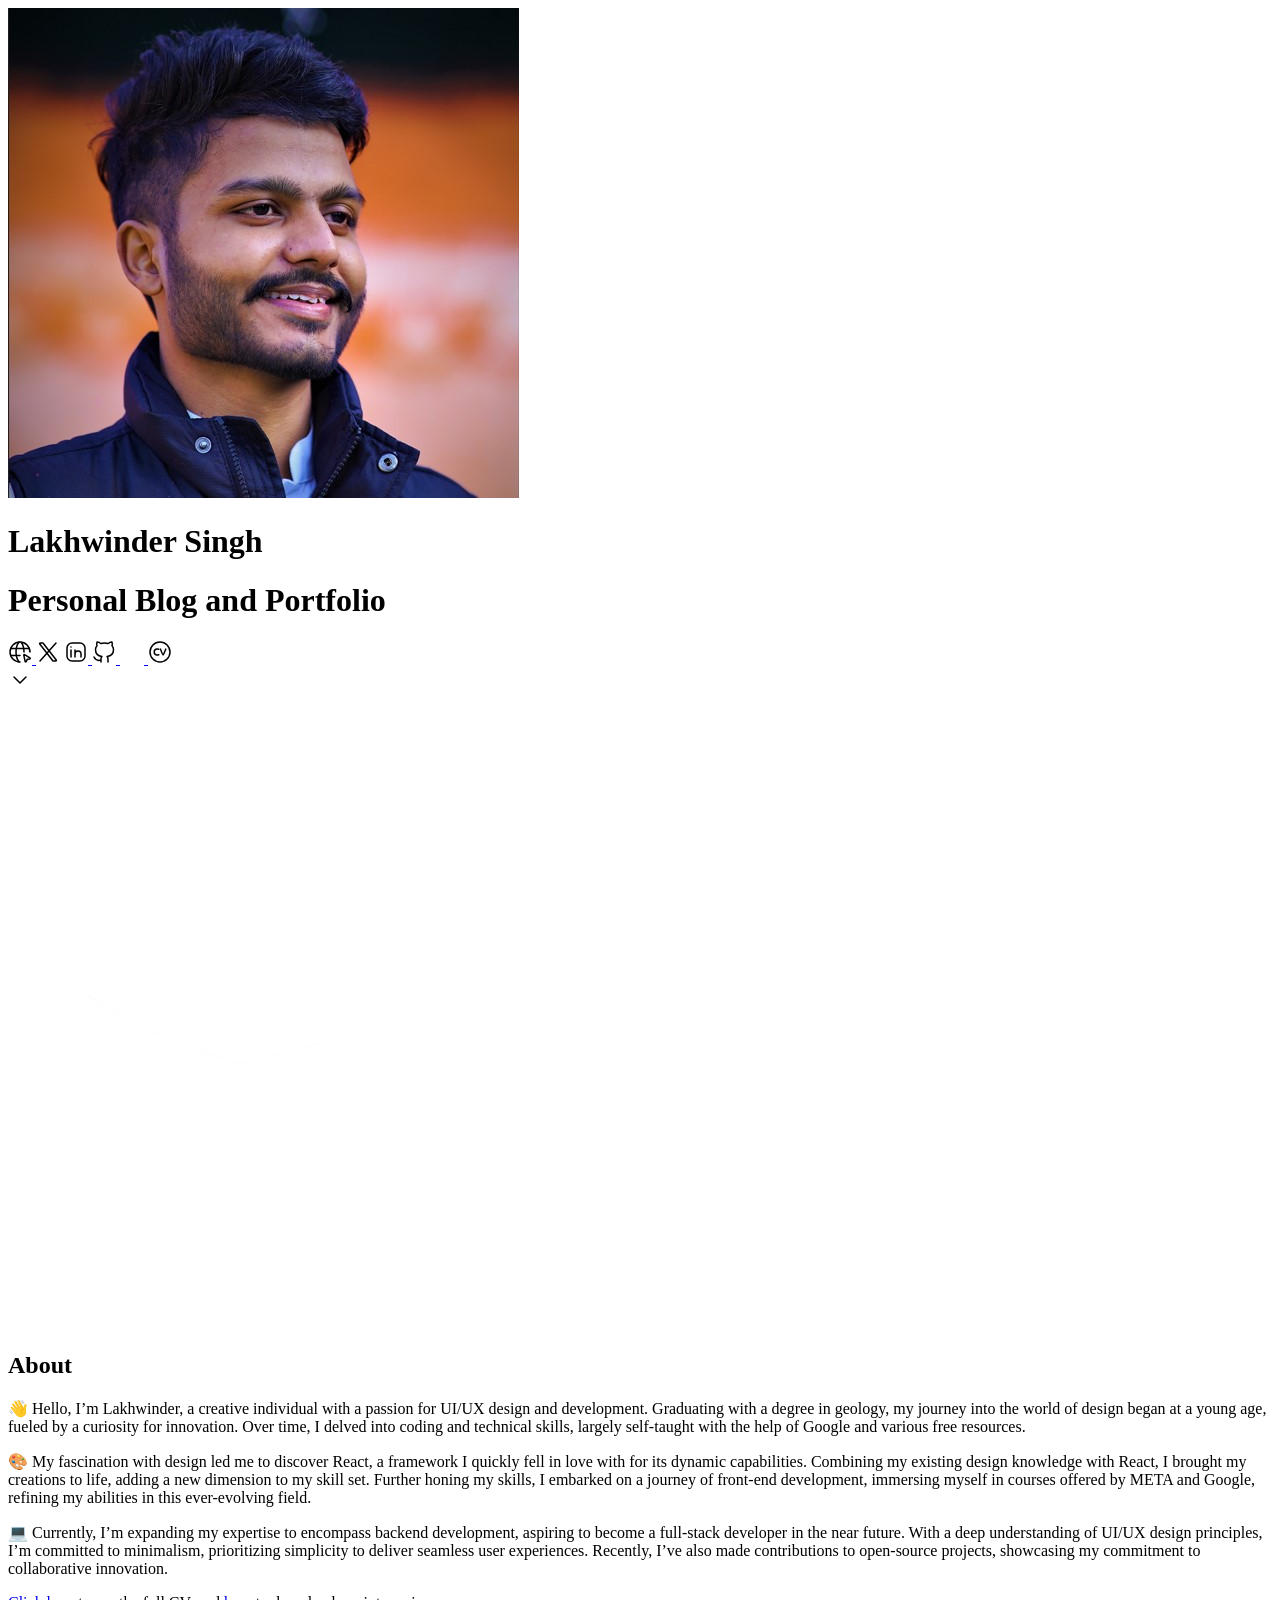
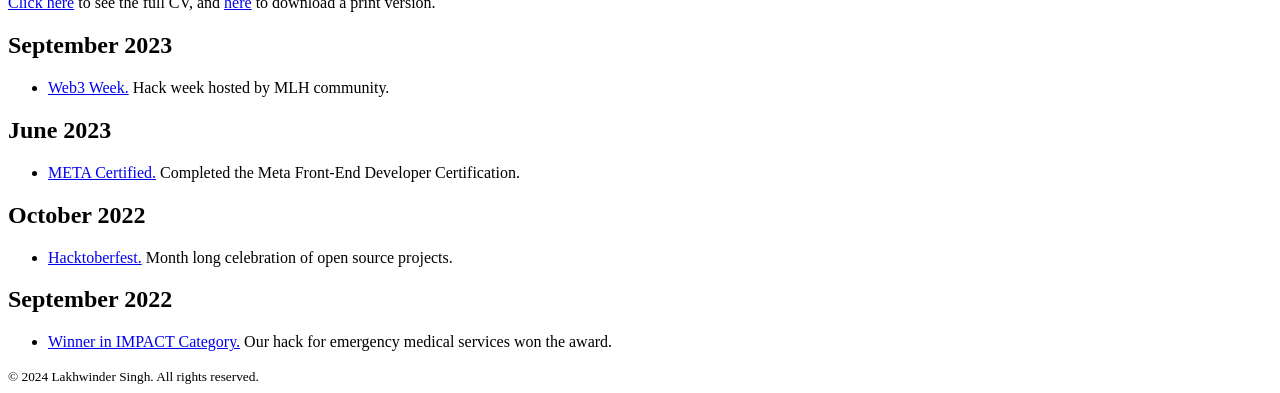
==== commit 158e3eed: "made some changes" ====
--- a/index.html
+++ b/index.html
@@ -52,7 +52,38 @@
     <h1 class="particles-subtitle">Personal Blog and Portfolio</h1>
     <div class="nowrap">
       
-      
+      <a class="particles-icon" href="https://www.lakhwinder.co/Portfolio">
+        <svg
+          width="24px"
+          height="24px"
+          stroke-width="1.5"
+          viewBox="0 0 24 24"
+          fill="none"
+          xmlns="http://www.w3.org/2000/svg"
+          color="#000000"
+        >
+          <path
+            d="M22 12c0-5.523-4.477-10-10-10S2 6.477 2 12s4.477 10 10 10M13 2.05S16 6 16 12"
+            stroke="#000000"
+            stroke-width="1.5"
+            stroke-linecap="round"
+            stroke-linejoin="round"
+          ></path>
+          <path
+            d="M11 21.95S8 18 8 12c0-6 3-9.95 3-9.95M2.63 15.5H12M2.63 8.5h18.74"
+            stroke="#000000"
+            stroke-width="1.5"
+            stroke-linecap="round"
+            stroke-linejoin="round"
+          ></path>
+          <path
+            clip-rule="evenodd"
+            d="M21.879 17.917c.494.304.463 1.043-.045 1.101l-2.567.291-1.151 2.312c-.228.459-.933.234-1.05-.334l-1.255-6.116c-.099-.48.333-.782.75-.525l5.318 3.271z"
+            stroke="#000000"
+            stroke-width="1.5"
+          ></path>
+        </svg>
+      </a>
       <a class="particles-icon" href="https://twitter.com/LakhwinderCode"><svg width="24px" height="24px" viewBox="0 0 24 24" stroke-width="1.5" fill="none" xmlns="http://www.w3.org/2000/svg" color="#000000"><path d="M16.8198 20.7684L3.75317 3.96836C3.44664 3.57425 3.72749 3 4.22678 3H6.70655C6.8917 3 7.06649 3.08548 7.18016 3.23164L20.2468 20.0316C20.5534 20.4258 20.2725 21 19.7732 21H17.2935C17.1083 21 16.9335 20.9145 16.8198 20.7684Z" stroke="#000000" stroke-width="1.5"></path><path d="M20 3L4 21" stroke="#000000" stroke-width="1.5" stroke-linecap="round"></path></svg></a>
       
       
@@ -65,6 +96,20 @@
       <a class="particles-icon" href="https://github.com/Lakhwinderr"><svg width="24px" height="24px" stroke-width="1.5" viewBox="0 0 24 24" fill="none" xmlns="http://www.w3.org/2000/svg" color="#000000"><path d="M16 22.027v-2.87a3.37 3.37 0 00-.94-2.61c3.14-.35 6.44-1.54 6.44-7a5.44 5.44 0 00-1.5-3.75 5.07 5.07 0 00-.09-3.77s-1.18-.35-3.91 1.48a13.38 13.38 0 00-7 0c-2.73-1.83-3.91-1.48-3.91-1.48A5.07 5.07 0 005 5.797a5.44 5.44 0 00-1.5 3.78c0 5.42 3.3 6.61 6.44 7a3.37 3.37 0 00-.94 2.58v2.87M9 20.027c-3 .973-5.5 0-7-3" stroke="#000000" stroke-width="1.5" stroke-linecap="round" stroke-linejoin="round"></path></svg>
 </a>
       
+<a class="particles-icon" href="https://devpost.com/Lakhwinderr"
+            ><svg
+              width="24px"
+              height="24px"
+              viewBox="0 0 24 24"
+              role="img"
+              xmlns="http://www.w3.org/2000/svg"
+            >
+              <path
+                fill="none"
+                d="M6.002 1.61 0 12.004 6.002 22.39h11.996L24 12.004 17.998 1.61zm1.593 4.084h3.947c3.605 0 6.276 1.695 6.276 6.31 0 4.436-3.21 6.302-6.456 6.302H7.595zm2.517 2.449v7.714h1.241c2.646 0 3.862-1.55 3.862-3.861.009-2.569-1.096-3.853-3.767-3.853z"
+              />
+            </svg>
+          </a>
       <a class="particles-icon" href="cv"><svg width="24px" height="24px" stroke-width="1.5" viewBox="0 0 24 24" fill="none" color="#000000"><path d="M12 22c5.523 0 10-4.477 10-10S17.523 2 12 2 2 6.477 2 12s4.477 10 10 10z" stroke="#000000" stroke-width="1.5" stroke-linecap="round" stroke-linejoin="round" /><path d="m 10.743752,9.2133219 c 0,0 -4.5125702,-1.1966648 -4.5125705,2.7561791 -3e-7,4.258147 4.5640215,2.715661 4.5640215,2.715661" stroke="#000000" stroke-width="1.5" stroke-linecap="round" stroke-linejoin="round" /><path d="m 12.449181,9.1023598 c 0,0 2.137936,5.8060432 2.686032,5.8060432 0.511982,0 2.633605,-5.7961624 2.633605,-5.7961624" stroke="#000000" stroke-width="1.5" stroke-linecap="round" stroke-linejoin="round" /></svg>
 </a>
     </div>
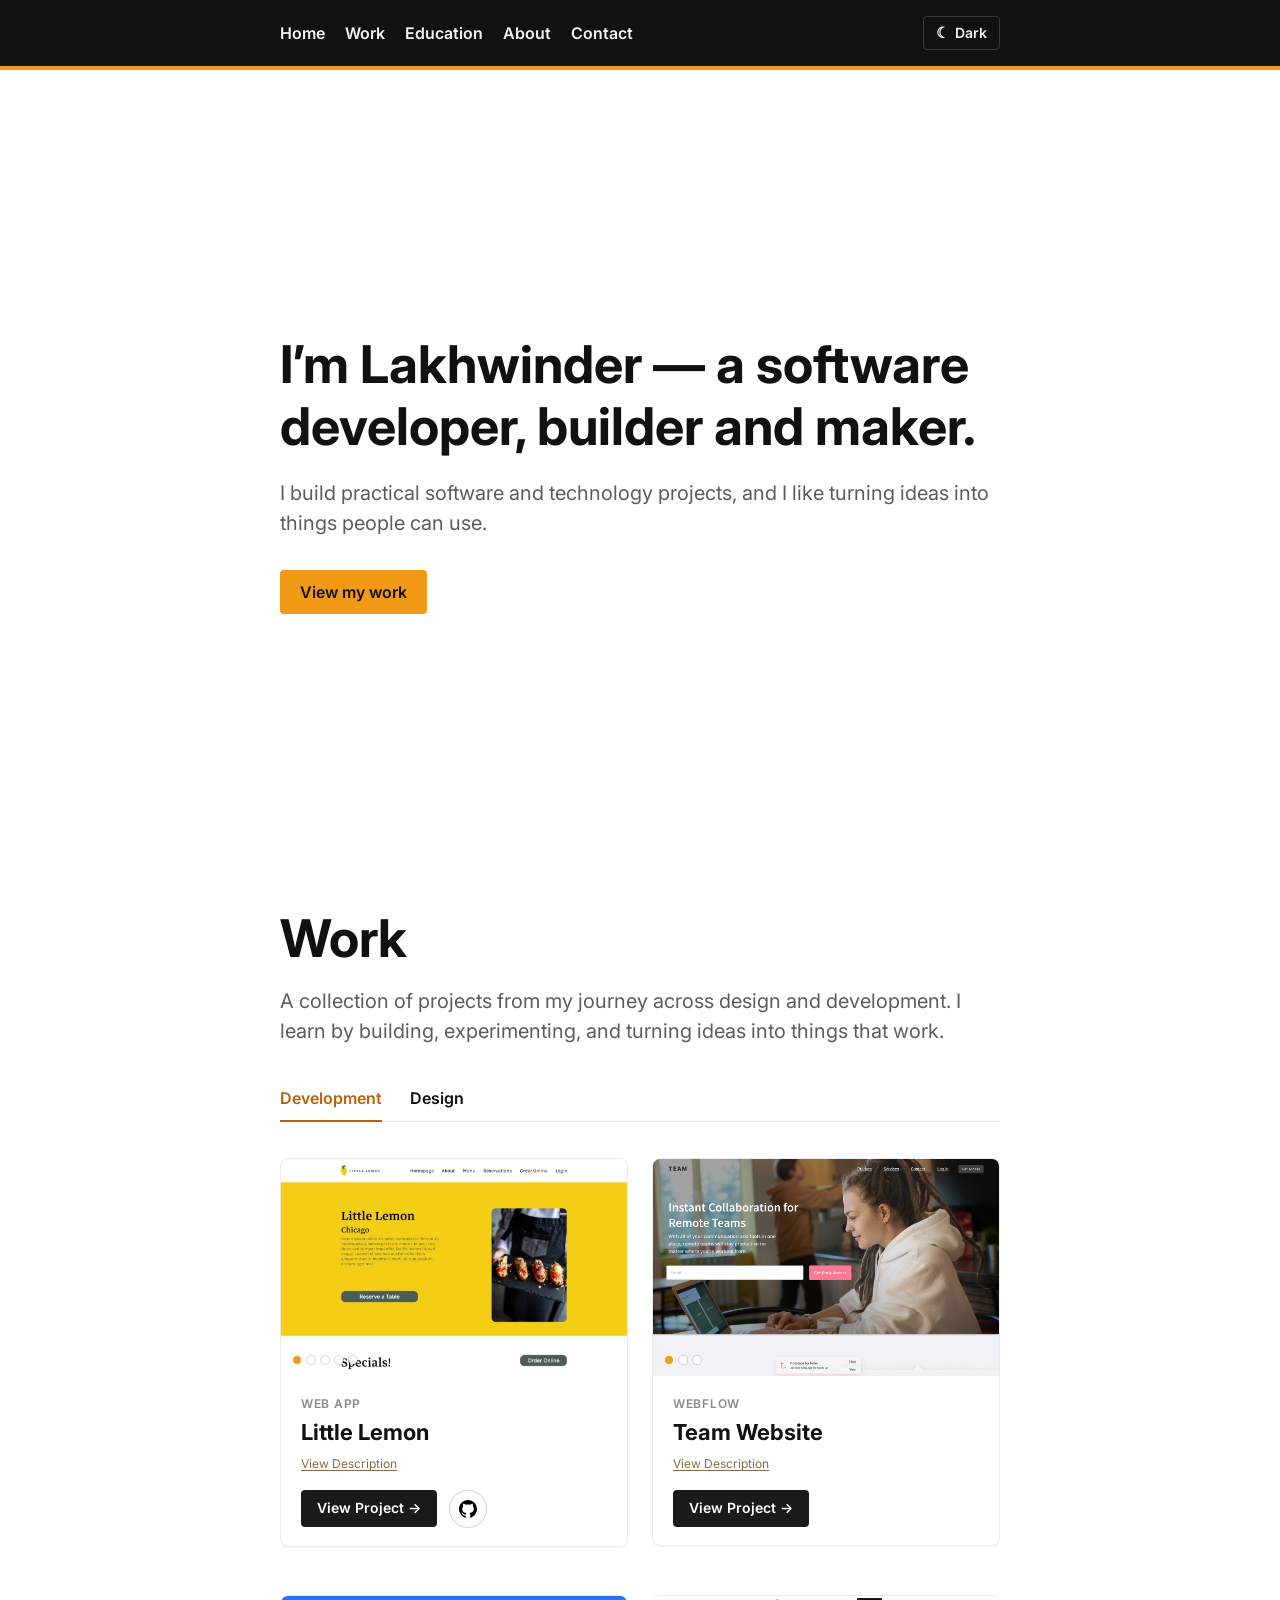
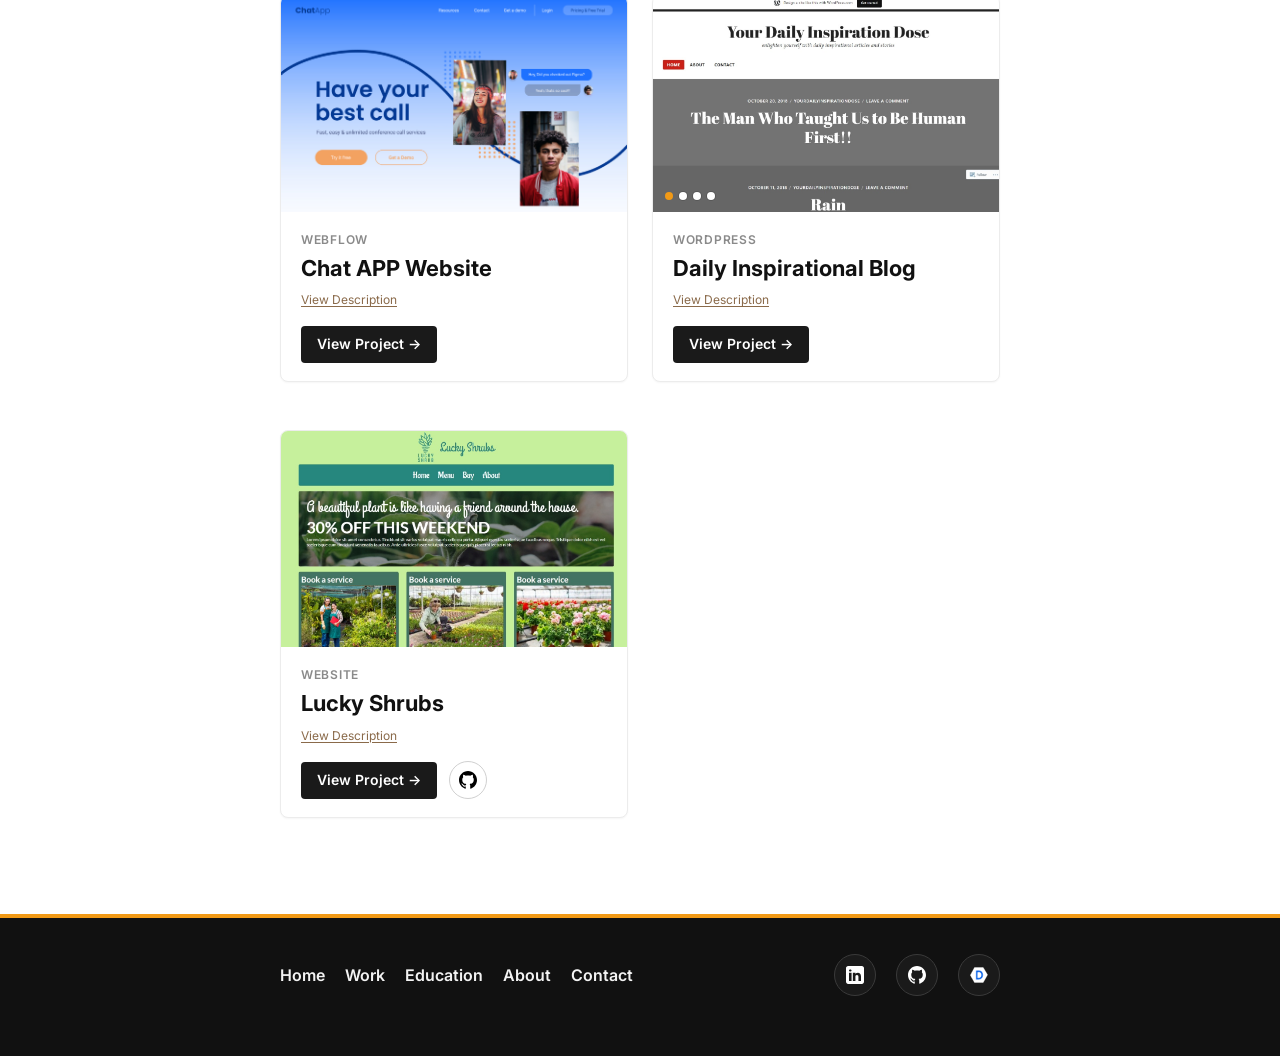
==== commit 82ecbdd1: "Updates" ====
--- a/index.html
+++ b/index.html
@@ -1,208 +1 @@
-<!DOCTYPE html>
-<html lang="en">
-
-<head>
-  <meta charset="UTF-8">
-  <meta name="viewport" content="width=device-width, initial-scale=1.0">
-
-  <title>
-    
-    Lakhwinder Singh
-    
-  </title>
-
-  <link rel="stylesheet" href="https://lakhwinder.co/assets/css/bootstrap.min.css">
-  <link rel="stylesheet" href="https://lakhwinder.co/assets/css/open-color.min.css">
-  <link rel="stylesheet" href="https://lakhwinder.co/assets/css/syntax.css">
-  <link rel="stylesheet" href="https://lakhwinder.co/assets/css/styles.min.css">
-  <link rel="apple-touch-icon" sizes="180x180" href="https://lakhwinder.co/assets/apple-touch-icon.png">
-  <link rel="icon" type="image/png" sizes="32x32" href="https://lakhwinder.co/assets/favicon-32x32.png">
-  <link rel="icon" type="image/png" sizes="16x16" href="https://lakhwinder.co/assets/favicon-16x16.png">
-  <link rel="manifest" href="https://lakhwinder.co/assets/site.webmanifest">
-  <link rel="alternate" type="application/atom+xml" title="Lakhwinder Singh" href="https://lakhwinder.co/atom.xml">
-
-  <!-- Begin Jekyll SEO tag v2.8.0 -->
-<meta name="generator" content="Jekyll v4.3.3" />
-<meta property="og:title" content="Home" />
-<meta name="author" content="Lakhwinder Singh" />
-<meta property="og:locale" content="en_US" />
-<meta name="description" content="Personal Blog and Portfolio" />
-<meta property="og:description" content="Personal Blog and Portfolio" />
-<link rel="canonical" href="https://lakhwinder.co/" />
-<meta property="og:url" content="https://lakhwinder.co/" />
-<meta property="og:site_name" content="Lakhwinder Singh" />
-<meta property="og:type" content="website" />
-<meta name="twitter:card" content="summary" />
-<meta property="twitter:title" content="Home" />
-<script type="application/ld+json">
-{"@context":"https://schema.org","@type":"WebSite","author":{"@type":"Person","name":"Lakhwinder Singh"},"description":"Personal Blog and Portfolio","headline":"Home","name":"Lakhwinder Singh","url":"https://lakhwinder.co/"}</script>
-<!-- End Jekyll SEO tag -->
-
-</head>
-
-
-<body>
-
-  <div id="particles-js" class="fullscreen">
-  <div class="jumbotron text-center">
-    
-    <img class="particles-photo" src="assets/files/photo.jpg" />
-    
-    <h1 class="particles-title">Lakhwinder Singh</h1>
-    <h1 class="particles-subtitle">Personal Blog and Portfolio</h1>
-    <div class="nowrap">
-      
-      <a class="particles-icon" href="https://www.lakhwinder.co/Portfolio">
-        <svg
-          width="24px"
-          height="24px"
-          stroke-width="1.5"
-          viewBox="0 0 24 24"
-          fill="none"
-          xmlns="http://www.w3.org/2000/svg"
-          color="#000000"
-        >
-          <path
-            d="M22 12c0-5.523-4.477-10-10-10S2 6.477 2 12s4.477 10 10 10M13 2.05S16 6 16 12"
-            stroke="#000000"
-            stroke-width="1.5"
-            stroke-linecap="round"
-            stroke-linejoin="round"
-          ></path>
-          <path
-            d="M11 21.95S8 18 8 12c0-6 3-9.95 3-9.95M2.63 15.5H12M2.63 8.5h18.74"
-            stroke="#000000"
-            stroke-width="1.5"
-            stroke-linecap="round"
-            stroke-linejoin="round"
-          ></path>
-          <path
-            clip-rule="evenodd"
-            d="M21.879 17.917c.494.304.463 1.043-.045 1.101l-2.567.291-1.151 2.312c-.228.459-.933.234-1.05-.334l-1.255-6.116c-.099-.48.333-.782.75-.525l5.318 3.271z"
-            stroke="#000000"
-            stroke-width="1.5"
-          ></path>
-        </svg>
-      </a>
-      <a class="particles-icon" href="https://twitter.com/LakhwinderCode"><svg width="24px" height="24px" viewBox="0 0 24 24" stroke-width="1.5" fill="none" xmlns="http://www.w3.org/2000/svg" color="#000000"><path d="M16.8198 20.7684L3.75317 3.96836C3.44664 3.57425 3.72749 3 4.22678 3H6.70655C6.8917 3 7.06649 3.08548 7.18016 3.23164L20.2468 20.0316C20.5534 20.4258 20.2725 21 19.7732 21H17.2935C17.1083 21 16.9335 20.9145 16.8198 20.7684Z" stroke="#000000" stroke-width="1.5"></path><path d="M20 3L4 21" stroke="#000000" stroke-width="1.5" stroke-linecap="round"></path></svg></a>
-      
-      
-      
-      <a class="particles-icon" href="https://www.linkedin.com/in/lakhwinderr"><svg width="24px" height="24px" stroke-width="1.5" viewBox="0 0 24 24" fill="none" xmlns="http://www.w3.org/2000/svg" color="#000000"><path d="M21 8v8a5 5 0 01-5 5H8a5 5 0 01-5-5V8a5 5 0 015-5h8a5 5 0 015 5zM7 17v-7" stroke="#000000" stroke-width="1.5" stroke-linecap="round" stroke-linejoin="round"></path><path d="M11 17v-3.25M11 10v3.75m0 0c0-3.75 6-3.75 6 0V17M7 7.01l.01-.011" stroke="#000000" stroke-width="1.5" stroke-linecap="round" stroke-linejoin="round"></path></svg>
-</a>
-      
-      
-      
-      <a class="particles-icon" href="https://github.com/Lakhwinderr"><svg width="24px" height="24px" stroke-width="1.5" viewBox="0 0 24 24" fill="none" xmlns="http://www.w3.org/2000/svg" color="#000000"><path d="M16 22.027v-2.87a3.37 3.37 0 00-.94-2.61c3.14-.35 6.44-1.54 6.44-7a5.44 5.44 0 00-1.5-3.75 5.07 5.07 0 00-.09-3.77s-1.18-.35-3.91 1.48a13.38 13.38 0 00-7 0c-2.73-1.83-3.91-1.48-3.91-1.48A5.07 5.07 0 005 5.797a5.44 5.44 0 00-1.5 3.78c0 5.42 3.3 6.61 6.44 7a3.37 3.37 0 00-.94 2.58v2.87M9 20.027c-3 .973-5.5 0-7-3" stroke="#000000" stroke-width="1.5" stroke-linecap="round" stroke-linejoin="round"></path></svg>
-</a>
-      
-<a class="particles-icon" href="https://devpost.com/Lakhwinderr"
-            ><svg
-              width="24px"
-              height="24px"
-              viewBox="0 0 24 24"
-              role="img"
-              xmlns="http://www.w3.org/2000/svg"
-            >
-              <path
-                fill="none"
-                d="M6.002 1.61 0 12.004 6.002 22.39h11.996L24 12.004 17.998 1.61zm1.593 4.084h3.947c3.605 0 6.276 1.695 6.276 6.31 0 4.436-3.21 6.302-6.456 6.302H7.595zm2.517 2.449v7.714h1.241c2.646 0 3.862-1.55 3.862-3.861.009-2.569-1.096-3.853-3.767-3.853z"
-              />
-            </svg>
-          </a>
-      <a class="particles-icon" href="cv"><svg width="24px" height="24px" stroke-width="1.5" viewBox="0 0 24 24" fill="none" color="#000000"><path d="M12 22c5.523 0 10-4.477 10-10S17.523 2 12 2 2 6.477 2 12s4.477 10 10 10z" stroke="#000000" stroke-width="1.5" stroke-linecap="round" stroke-linejoin="round" /><path d="m 10.743752,9.2133219 c 0,0 -4.5125702,-1.1966648 -4.5125705,2.7561791 -3e-7,4.258147 4.5640215,2.715661 4.5640215,2.715661" stroke="#000000" stroke-width="1.5" stroke-linecap="round" stroke-linejoin="round" /><path d="m 12.449181,9.1023598 c 0,0 2.137936,5.8060432 2.686032,5.8060432 0.511982,0 2.633605,-5.7961624 2.633605,-5.7961624" stroke="#000000" stroke-width="1.5" stroke-linecap="round" stroke-linejoin="round" /></svg>
-</a>
-    </div>
-  </div>
-  <div class="particles-scroll">
-    <a class="particles-icon" href="#scroll"><svg width="24px" height="24px" stroke-width="1.5" viewBox="0 0 24 24" fill="none" xmlns="http://www.w3.org/2000/svg" color="#000000"><path d="M6 9l6 6 6-6" stroke="#000000" stroke-width="1.5" stroke-linecap="round" stroke-linejoin="round"></path></svg>
-</a>
-  </div>
-</div>
-
-  
-
-  <div class="container">
-    <div class="row justify-content-center">
-      <div class="col col-sm-10 col-md-8 col-lg-6">
-        <article id="home">
-  <div id="scroll" class="toggle-bar">
-  <a id="theme-toggle" class="toggle-icon" onclick="modeSwitcher()"></a>
-</div>
-
-  <main>
-    <h1 id="about">About</h1>
-
-<p>👋 Hello, I’m Lakhwinder, a creative individual with a passion for UI/UX design and development. Graduating with a degree in geology, my journey into the world of design began at a young age, fueled by a curiosity for innovation. Over time, I delved into coding and technical skills, largely self-taught with the help of Google and various free resources.</p>
-
-<p>🎨 My fascination with design led me to discover React, a framework I quickly fell in love with for its dynamic capabilities. Combining my existing design knowledge with React, I brought my creations to life, adding a new dimension to my skill set. Further honing my skills, I embarked on a journey of front-end development, immersing myself in courses offered by META and Google, refining my abilities in this ever-evolving field.</p>
-
-<p>💻 Currently, I’m expanding my expertise to encompass backend development, aspiring to become a full-stack developer in the near future. With a deep understanding of UI/UX design principles, I’m committed to minimalism, prioritizing simplicity to deliver seamless user experiences. Recently, I’ve also made contributions to open-source projects, showcasing my commitment to collaborative innovation.</p>
-
-<!-- 🏆 Additionally, I had the privilege of participating in a hackathon hosted by Devpost, where my team and I clinched the IMPACT category award. As the design lead, I played a pivotal role in shaping our project's visual identity, demonstrating my leadership and design prowess in a competitive environment. -->
-
-<p><a href="cv">Click here</a> to see the full CV, and <a href="assets/files/cv.pdf">here</a> to download a print version.</p>
-
-<!-- The theme also ships with a blog: [click here](posts) to scroll posts from the most recent. Finally, [click here](404) to see a page that can't be found.
-
-By default, the theme only contains these few pages in order to stay lean and flexible. However, it can be easily extended to accommodate more pages, [collections](https://jekyllrb.com/docs/collections/), [categories, and tags](https://jekyllrb.com/docs/posts/#tags-and-categories).
-
-Ut enim ad minim veniam, quis nostrud exercitation ullamco laboris nisi ut aliquip ex ea commodo consequat. Duis aute irure dolor in reprehenderit in voluptate velit esse cillum dolore eu fugiat nulla pariatur. Excepteur sint occaecat cupidatat non proident, sunt in culpa qui officia deserunt mollit anim id est laborum.
-
-Below is a list of blog posts included for illustrative purposes. Make sure to delete or modify them before deploying your website. -->
-
-<div class="archive">
-  
-  <h2>September 2023</h2>
-  <ul>
-    
-    <li><a href="https://lakhwinder.co/2023/09/11/web3-week/">Web3 Week.</a> <span class="lead">Hack week hosted by MLH community.</span></li>
-    
-  </ul>
-  
-  <h2>June 2023</h2>
-  <ul>
-    
-    <li><a href="https://lakhwinder.co/2023/06/06/meta-certification/">META Certified.</a> <span class="lead">Completed the Meta Front-End Developer Certification.</span></li>
-    
-  </ul>
-  
-  <h2>October 2022</h2>
-  <ul>
-    
-    <li><a href="https://lakhwinder.co/2022/10/01/hacktoberfest/">Hacktoberfest.</a> <span class="lead">Month long celebration of open source projects.</span></li>
-    
-  </ul>
-  
-  <h2>September 2022</h2>
-  <ul>
-    
-    <li><a href="https://lakhwinder.co/2022/09/02/won-hackathon/">Winner in IMPACT Category.</a> <span class="lead">Our hack for emergency medical services won the award.</span></li>
-    
-  </ul>
-  
-</div>
-
-
-  </main>
-  <footer>
-  <small>&copy; <time datetime="2024-02-19T19:59:02+05:30">2024</time>
-    Lakhwinder Singh. All rights reserved.</small>
-</footer>
-
-</article>
-
-      </div>
-    </div>
-  </div>
-  <script src="https://lakhwinder.co/assets/js/bootstrap.min.js"></script>
-  
-  <script src="https://lakhwinder.co/assets/js/darkmode.js"></script>
-  
-  
-  <script src="assets/js/particles.min.js"></script>
-  <script src="assets/js/main.js"></script>
-  
-</body>
-
-</html>+<!doctype html><html lang="en"><head><meta charset="utf-8"/><link rel="icon" href="/favicon.ico" sizes="any"/><link rel="icon" type="image/png" sizes="32x32" href="/favicon-32.png"/><meta name="viewport" content="width=device-width,initial-scale=1"/><meta name="theme-color" content="#000000"/><meta name="description" content="Lakhwinder — software developer, builder and maker."/><link rel="preconnect" href="https://fonts.googleapis.com"/><link rel="preconnect" href="https://fonts.gstatic.com" crossorigin/><link href="https://fonts.googleapis.com/css2?family=Inter:wght@400;500;600;700&display=swap" rel="stylesheet"/><link rel="apple-touch-icon" href="/logo192.png"/><link rel="manifest" href="/manifest.json"/><title>Lakhwinder — Portfolio</title><script type="text/javascript">!function(n){if("/"===n.search[1]){var a=n.search.slice(1).split("&").map((function(n){return n.replace(/~and~/g,"&")})).join("?");window.history.replaceState(null,null,n.pathname.slice(0,-1)+a+n.hash)}}(window.location)</script><script>!function(){var e=localStorage.getItem("portfolio-theme"),t="light"===e||"dark"===e?e:window.matchMedia("(prefers-color-scheme: dark)").matches?"dark":"light";document.documentElement.setAttribute("data-theme",t)}()</script><script defer="defer" src="/static/js/main.5bdb9b5d.js"></script><link href="/static/css/main.8df7658c.css" rel="stylesheet"></head><body><noscript>You need to enable JavaScript to run this app.</noscript><div id="root"></div></body></html>
--- a/static/css/main.8df7658c.css
+++ b/static/css/main.8df7658c.css
@@ -0,0 +1,2 @@
+:root{--color-bg:#fff;--color-text:#111;--color-text-muted:#5c5c5c;--color-border:#ececec;--color-border-strong:#d0d0d0;--color-surface:#fff;--color-surface-muted:#f3f3f3;--color-input-bg:#fff;--color-accent:#f29a16;--color-accent-hover:#f2a516;--color-accent-text:#b8620a;--color-focus:#111;--color-error:#9b1c1c;--color-disabled-bg:#d8d8d8;--color-disabled-text:#6e6e6e;--color-card-shadow:rgba(0,0,0,.04);--color-tab-border:#e6e6e6;--color-category:#8a8a8a;--color-link-muted:#8a6a4a;--color-link-muted-hover:#6e5238;--color-cta-bg:#1a1a1a;--color-cta-bg-hover:#333;--color-cta-text:#fff;--color-on-accent:#111;color-scheme:light}[data-theme=dark]{--color-bg:#0a0a0a;--color-text:#f3f3f3;--color-text-muted:#a8a8a8;--color-border:#404040;--color-border-strong:#525252;--color-surface:#141414;--color-surface-muted:#1a1a1a;--color-input-bg:#141414;--color-accent:#f29a16;--color-accent-hover:#f2a516;--color-accent-text:#f29a16;--color-focus:#f29a16;--color-error:#f87171;--color-disabled-bg:#2a2a2a;--color-disabled-text:#6e6e6e;--color-card-shadow:rgba(0,0,0,.35);--color-tab-border:#404040;--color-category:#8a8a8a;--color-link-muted:#c9a06a;--color-link-muted-hover:#e0b87a;--color-cta-bg:#f3f3f3;--color-cta-bg-hover:#fff;--color-cta-text:#111;--color-on-accent:#111;color-scheme:dark}body{-webkit-font-smoothing:antialiased;-moz-osx-font-smoothing:grayscale;background-color:#fff;background-color:var(--color-bg);color:#111;color:var(--color-text);font-family:Inter,-apple-system,BlinkMacSystemFont,Segoe UI,Roboto,Oxygen,Ubuntu,Cantarell,Fira Sans,Droid Sans,Helvetica Neue,sans-serif;margin:0;transition:background-color .2s ease,color .2s ease}code{font-family:source-code-pro,Menlo,Monaco,Consolas,Courier New,monospace}@media (prefers-reduced-motion:reduce){body{transition:none}}.hero{align-items:center;box-sizing:border-box;display:flex;min-height:100vh;min-height:100svh;min-height:100dvh;padding:104px 24px 72px}.heroInner{-webkit-animation:heroEnter .6s ease-out;animation:heroEnter .6s ease-out;margin:0 auto;max-width:720px;width:100%}.heroTitle{color:var(--color-text);font-size:36px;font-style:normal;font-weight:700;line-height:1.2;margin:0}.heroLead,.heroTitle{font-family:Inter,sans-serif}.heroLead{color:var(--color-text-muted);font-size:18px;line-height:1.5;margin:20px 0 32px;max-width:38em}.heroCta{background-color:var(--color-accent);border-radius:4px;color:var(--color-on-accent);cursor:pointer;display:inline-block;font-family:Inter,sans-serif;font-size:16px;font-weight:600;padding:12px 20px;text-decoration:none}.heroCta:hover{background-color:var(--color-accent-hover)}.heroCta:focus-visible{outline:2px solid var(--color-focus);outline-offset:3px}@-webkit-keyframes heroEnter{0%{opacity:0;-webkit-transform:translateY(12px);transform:translateY(12px)}to{opacity:1;-webkit-transform:none;transform:none}}@keyframes heroEnter{0%{opacity:0;-webkit-transform:translateY(12px);transform:translateY(12px)}to{opacity:1;-webkit-transform:none;transform:none}}@media (prefers-reduced-motion:reduce){.heroInner{-webkit-animation:none;animation:none}}@media only screen and (min-width:768px){.hero{min-height:100vh;min-height:100svh;min-height:100dvh;padding:112px 48px 64px}.heroTitle{font-size:52px}.heroLead{font-size:20px}}.siteHeader{background:#111;border-bottom:4px solid #f29a16;box-sizing:border-box;color:#f3f3f3;left:0;max-width:100%;padding:0 24px;position:fixed;right:0;top:0;width:100%;z-index:10}.siteHeaderInner{box-sizing:border-box;margin:0 auto;max-width:720px;padding:12px 0}.siteHeader a{all:unset;cursor:pointer;font-weight:600}.mobile{background:transparent}.mobileBar{align-items:center;display:flex;gap:12px;justify-content:space-between}.desktop{display:none}.burgerMenu{align-items:flex-start;background:transparent;border:0;cursor:pointer;display:flex;flex-direction:column;margin:0;padding:8px 0}.mobileNav{display:none}.mobileNav.isOpen{display:block}.slice{background-color:#f3f3f3;height:2px;margin:3px 0;width:22px}.siteHeader ul{display:flex;flex-direction:column;flex-wrap:wrap;gap:8px 20px;list-style:none;margin:0;padding:12px 0 4px}.siteHeader li{list-style:none;margin:0;padding:0}.navItem{color:#f3f3f3;cursor:pointer;font-family:Inter,sans-serif;font-size:16px;line-height:1.4;text-decoration:none}.navItem,.siteHeader .navItem{font-weight:600}.navItem:hover{color:#f29a16;cursor:pointer;text-decoration:underline;text-underline-offset:4px}.navItem:focus-visible{outline:2px solid #f29a16;outline-offset:3px}@media only screen and (min-width:768px){.siteHeader{padding:0 48px}.siteHeaderInner{padding:16px 0}.mobile{display:none}.desktop{gap:24px;justify-content:space-between}.desktop,.desktopNav ul{align-items:center;display:flex}.desktopNav ul{flex-direction:row;flex-wrap:wrap;gap:8px 20px;list-style:none;margin:0;padding:0}.burgerMenu{display:none}.siteHeader ul{align-items:center;flex-direction:row;flex-wrap:wrap;justify-content:flex-start;padding:0}.siteHeader .desktopNav ul{padding:0}.navItem{font-size:16px;font-weight:600}}.themeToggle{align-items:center;background:transparent;border:1px solid #3a3a3a;border-radius:4px;color:#f3f3f3;cursor:pointer;display:inline-flex;font-family:Inter,sans-serif;font-size:14px;font-weight:600;gap:6px;line-height:1.4;margin:0;padding:6px 12px}.themeToggle:hover{border-color:#f29a16;color:#f29a16}.themeToggle:focus-visible{outline:2px solid #f29a16;outline-offset:3px}.themeToggleIcon{font-size:15px;line-height:1}.work{box-sizing:border-box;margin-bottom:0;padding:24px 24px 80px}.workInner{margin:0 auto;max-width:720px}.workIntro{border-left:none;max-width:none;padding-left:0}.workHeading{color:var(--color-text);font-size:36px;font-style:normal;font-weight:700;line-height:1.2;margin:0}.workHeading,.workLead{font-family:Inter,sans-serif}.workLead{color:var(--color-text-muted);font-size:18px;line-height:1.5;margin:16px 0 0;scroll-margin-top:76px}@media only screen and (min-width:768px){.work{padding:8px 48px 96px}.workHeading{font-size:52px}.workLead{font-size:20px;scroll-margin-top:80px}}.topContainer{height:auto;width:100%}.projectContainer{grid-gap:40px;align-items:start;box-sizing:border-box;display:grid;gap:40px;grid-template-columns:1fr;margin:28px 0 0;max-width:100%;padding:0;width:100%}@media only screen and (min-width:720px){.projectContainer{-webkit-column-gap:24px;column-gap:24px;grid-template-columns:1fr 1fr;margin-top:36px;row-gap:48px}}.workTabs{border-bottom:1px solid var(--color-tab-border);display:flex;gap:28px;margin:32px 0 0}.workTab{-webkit-appearance:none;appearance:none;background:none;border:none;border-bottom:2px solid transparent;color:var(--color-text);cursor:pointer;font-family:Inter,sans-serif;font-size:16px;font-weight:600;margin-bottom:-1px;padding:10px 0 12px}.workTab.isActive{border-bottom-color:var(--color-accent-text);color:var(--color-accent-text)}.workTab:focus-visible{outline:2px solid var(--color-focus);outline-offset:3px}.projectCard{align-content:start;align-self:start;background:var(--color-surface);border:1px solid var(--color-border);border-radius:8px;box-shadow:0 1px 2px var(--color-card-shadow);display:grid;grid-template-columns:1fr;grid-template-rows:auto auto;min-width:0;overflow:hidden}.projectCardMedia{aspect-ratio:16/10;background:var(--color-surface-muted);overflow:hidden;position:relative}.projectCardMedia img{display:block;height:100%;inset:0;object-fit:cover;object-position:top;position:absolute;width:100%}.projectCardNav{background:transparent;border:0;bottom:0;cursor:pointer;padding:0;position:absolute;top:0;width:50%;z-index:1}.projectCardNavPrev{left:0}.projectCardNavNext{right:0}.projectCardNav:focus-visible{background:hsla(0,0%,100%,.12);outline:2px solid var(--color-focus);outline-offset:-4px}.projectCardDots{bottom:12px;display:flex;gap:6px;left:12px;pointer-events:none;position:absolute;z-index:2}.projectCardDot{background:#fff;border-radius:50%;box-shadow:0 0 0 1px rgba(0,0,0,.15);height:8px;width:8px}.projectCardDot.isActive{background:var(--color-accent);box-shadow:none}.projectCardBody{display:flex;flex-direction:column;min-width:0;padding:20px 20px 18px}.projectCardCategory{color:var(--color-category);font-family:Inter,sans-serif;font-size:12px;font-weight:600;letter-spacing:.06em;margin:0 0 8px;text-transform:uppercase}.projectCardTitle{color:var(--color-text);font-family:Inter,sans-serif;font-size:22px;font-weight:700;line-height:1.25;margin:0}.projectCardDescriptionToggle{align-self:flex-start;background:none;border:0;color:var(--color-link-muted);cursor:pointer;font-family:Inter,sans-serif;font-size:12px;font-weight:400;line-height:1.3;margin:10px 0 0;padding:0;text-decoration:underline;text-decoration-thickness:1px;text-underline-offset:2px}.projectCardDescriptionToggle:hover{color:var(--color-link-muted-hover)}.projectCardDescriptionToggle:focus-visible{outline:2px solid var(--color-focus);outline-offset:3px}.projectCardDescription{color:var(--color-text-muted);font-family:Inter,sans-serif;font-size:15px;line-height:1.5;margin:10px 0 0}.projectCardActions{align-items:center;display:flex;flex-wrap:wrap;gap:12px;margin-top:auto;padding-top:18px}.projectCardCta{align-items:center;background:var(--color-cta-bg);border:none;border-radius:4px;color:var(--color-cta-text);cursor:pointer;display:inline-flex;font-family:Inter,sans-serif;font-size:14px;font-weight:600;justify-content:center;line-height:1.2;padding:10px 16px;text-decoration:none}.projectCardCta:hover{background:var(--color-cta-bg-hover)}.projectCardGithub{align-items:center;border:1px solid var(--color-border-strong);border-radius:50%;display:inline-flex;height:36px;justify-content:center;width:36px}.projectCardGithub img{height:18px;width:18px}[data-theme=dark] .projectCardGithub img{-webkit-filter:invert(1);filter:invert(1)}.projectCardCta:focus-visible,.projectCardGithub:focus-visible{outline:2px solid var(--color-focus);outline-offset:3px}.visuallyHidden{clip:rect(0,0,0,0);border:0;height:1px;margin:-1px;overflow:hidden;padding:0;position:absolute;white-space:nowrap;width:1px}@media (prefers-reduced-motion:reduce){.projectCardCta{transition:none}}.projectViewer{align-items:center;background:#111;box-sizing:border-box;display:flex;inset:0;justify-content:center;overflow:hidden;position:fixed;z-index:20}.projectViewer.isZoomed{display:block;overflow:auto}.projectViewerStage{align-items:center;display:flex;height:100%;justify-content:center;position:relative;width:100%}.projectViewer.isZoomed .projectViewerStage{align-items:flex-start;height:auto;min-height:100%}.projectViewerFrame{align-items:center;display:flex;justify-content:center;max-height:100%;max-width:100%;position:relative}.projectViewer.isZoomed .projectViewerFrame{display:block;max-height:none;max-width:none;width:100%}.projectViewerFrame img{display:block;height:auto;max-height:100vh;max-width:100%;object-fit:contain;object-position:center;width:auto}.projectViewer.isZoomed .projectViewerFrame img{max-height:none;max-width:none;object-fit:contain;width:100%}.projectViewerZoom{align-items:center;background:hsla(0,0%,7%,.78);border:0;border-radius:4px;bottom:28px;color:#fff;cursor:zoom-in;display:inline-flex;font-family:Inter,sans-serif;font-size:12px;font-weight:600;justify-content:center;left:50%;letter-spacing:.04em;margin:0;padding:8px 14px;position:absolute;text-transform:uppercase;-webkit-transform:translateX(-50%);transform:translateX(-50%);z-index:3}.projectViewerZoom:hover{background:hsla(0,0%,7%,.92)}.projectViewerZoom:focus-visible{outline:2px solid #fff;outline-offset:3px}.projectViewerNav{background:transparent;border:0;bottom:0;cursor:pointer;padding:0;position:fixed;top:0;width:50%;z-index:1}.projectViewerNavPrev{left:0}.projectViewerNavNext{right:0}.projectViewerNav:focus-visible{background:hsla(0,0%,100%,.08);outline:2px solid #fff;outline-offset:-4px}.projectViewerArrow{background:#fff;border:0;border-radius:50%;box-shadow:0 1px 2px rgba(0,0,0,.2);cursor:pointer;height:44px;padding:0;position:fixed;top:50%;-webkit-transform:translateY(-50%);transform:translateY(-50%);width:44px;z-index:4}.projectViewerArrowPrev{left:16px}.projectViewerArrowNext{right:16px}.projectViewerArrow:before{border-right:2px solid #111;border-top:2px solid #111;content:"";height:8px;left:50%;position:absolute;top:50%;width:8px}.projectViewerArrowPrev:before{-webkit-transform:translate(-35%,-50%) rotate(-135deg);transform:translate(-35%,-50%) rotate(-135deg)}.projectViewerArrowNext:before{-webkit-transform:translate(-65%,-50%) rotate(45deg);transform:translate(-65%,-50%) rotate(45deg)}.projectViewerArrow:hover{background:#f3f3f3}.projectViewerArrow:focus-visible{outline:2px solid #f29a16;outline-offset:3px}.projectViewerDots{bottom:20px;display:flex;gap:6px;left:50%;pointer-events:none;position:absolute;-webkit-transform:translateX(-50%);transform:translateX(-50%);z-index:2}.projectViewerDot{background:#fff;border-radius:50%;box-shadow:0 0 0 1px rgba(0,0,0,.15);height:8px;width:8px}.projectViewerDot.isActive{background:#f29a16;box-shadow:none}.projectViewerClose,.projectViewerExitZoom{border:0;box-shadow:0 1px 2px rgba(0,0,0,.2);cursor:pointer;position:fixed;z-index:4}.projectViewerClose{background:#fff;border-radius:50%;height:44px;padding:0;right:20px;top:20px;width:44px}.projectViewerExitZoom{background:#fff;border-radius:18px;color:#111;font-family:Inter,sans-serif;font-size:13px;font-weight:600;height:36px;padding:0 14px;right:76px;top:24px}.projectViewerClose span{background:transparent;height:2px;left:50%;position:absolute;top:50%;-webkit-transform:translate(-50%,-50%);transform:translate(-50%,-50%);width:16px}.projectViewerClose span:after,.projectViewerClose span:before{background:#111;content:"";height:2px;left:0;position:absolute;width:16px}.projectViewerClose span:before{-webkit-transform:rotate(45deg);transform:rotate(45deg)}.projectViewerClose span:after{-webkit-transform:rotate(-45deg);transform:rotate(-45deg)}.projectViewerClose:hover,.projectViewerExitZoom:hover{background:#f3f3f3}.projectViewerClose:focus-visible,.projectViewerExitZoom:focus-visible{outline:2px solid #fff;outline-offset:3px}@media only screen and (min-width:768px){.projectViewerClose{right:28px;top:24px}.projectViewerExitZoom{right:84px}.projectViewerArrowPrev{left:28px}.projectViewerArrowNext{right:28px}}@media (prefers-reduced-motion:reduce){.projectViewerArrow,.projectViewerZoom{transition:none}}.siteFooter{background:#111;border-top:4px solid #f29a16;box-sizing:border-box;color:#f3f3f3;margin:0;max-width:100%;overflow-x:hidden;padding:0 24px 40px;width:100%}.siteFooterInner{box-sizing:border-box;display:flex;flex-direction:column;gap:28px;margin:0 auto;max-width:720px;padding:32px 0 8px}.siteFooterNav ul,.siteFooterSocial ul{align-items:center;display:flex;flex-wrap:wrap;gap:8px 20px;list-style:none;margin:0;padding:0}.siteFooterNav a{color:#f3f3f3;cursor:pointer;font-family:Inter,sans-serif;font-size:15px;font-weight:600;line-height:1.4;text-decoration:none}.siteFooterNav a:hover{color:#f29a16;cursor:pointer;text-decoration:underline;text-underline-offset:4px}.siteFooterSocial a{align-items:center;background:#1a1a1a;border:1px solid #3a3a3a;border-radius:50%;cursor:pointer;display:inline-flex;height:40px;justify-content:center;width:40px}.siteFooterSocial img{display:block;-webkit-filter:invert(1);filter:invert(1);height:18px;width:18px}.siteFooterSocial a:hover{border-color:#f29a16}.siteFooterNav a:focus-visible,.siteFooterSocial a:focus-visible{outline:2px solid #f29a16;outline-offset:3px}.siteFooter .visuallyHidden{clip:rect(0,0,0,0);border:0;height:1px;margin:-1px;overflow:hidden;padding:0;position:absolute;white-space:nowrap;width:1px}@media only screen and (min-width:768px){.siteFooter{padding:0 48px 48px}.siteFooterInner{align-items:center;flex-direction:row;gap:24px;justify-content:space-between;padding:36px 0 12px}.siteFooterNav a{font-size:16px}}.education{box-sizing:border-box;max-width:100%;padding:104px 24px 80px;width:100%}.educationInner{box-sizing:border-box;margin:0 auto;max-width:720px}.educationHeading{color:var(--color-text);font-family:Inter,sans-serif;font-size:36px;font-style:normal;font-weight:700;line-height:1.2;margin:0 0 32px}.educationCard{background:transparent;border:0;border-radius:0;border-top:1px solid var(--color-border);box-shadow:none;box-sizing:border-box;margin:0;padding:48px 0;width:100%}.educationCard:last-child{padding-bottom:0}.educationCard h2{color:var(--color-text);font-family:Inter,sans-serif;font-size:22px;font-weight:700;line-height:1.25;margin:0}.educationCard p{color:var(--color-text-muted);font-family:Inter,sans-serif;font-size:16px;font-weight:400;line-height:1.5;margin:12px 0 0}.educationCardLink{background:none;border:0;color:var(--color-text);cursor:pointer;display:inline-block;font-family:Inter,sans-serif;font-size:14px;font-weight:600;margin-top:16px;padding:0;text-decoration:underline;text-underline-offset:3px}.educationCardLink:hover{color:var(--color-accent-text)}.educationCardLink:focus-visible{outline:2px solid var(--color-focus);outline-offset:3px}.education .visuallyHidden{clip:rect(0,0,0,0);border:0;height:1px;margin:-1px;overflow:hidden;padding:0;position:absolute;white-space:nowrap;width:1px}@media only screen and (min-width:768px){.education{padding:112px 48px 96px}.educationHeading{font-size:52px}}.about{max-width:100%;padding:104px 24px 80px}.about,.aboutInner{box-sizing:border-box;width:100%}.aboutInner{margin:0 auto;max-width:720px}.aboutHeading{color:var(--color-text);font-family:Inter,sans-serif;font-size:36px;font-style:normal;font-weight:700;line-height:1.2;margin:0 0 32px}.aboutCard{background:transparent;border:0;border-radius:0;border-top:1px solid var(--color-border);box-shadow:none;box-sizing:border-box;margin:0;padding:48px 0;width:100%}.aboutCard:last-child{padding-bottom:0}.aboutCard h2{font-size:22px;font-weight:700;line-height:1.25;margin:0 0 16px}.aboutCard h2,.aboutCard h3{color:var(--color-text);font-family:Inter,sans-serif}.aboutCard h3{font-size:16px;font-weight:600;line-height:1.4;margin:28px 0 10px}.aboutCard li,.aboutCard p{color:var(--color-text-muted);font-family:Inter,sans-serif;font-size:16px;font-weight:400;line-height:1.5}.aboutCard p{margin:12px 0 0}.aboutCard ul{margin:8px 0 0;padding:0 0 0 1.2em}.aboutSkillGroups{grid-gap:28px 48px;display:grid;gap:28px 48px;grid-template-columns:1fr}.aboutSkillGroups h3{margin-top:0}.aboutSkillNote{border-top:1px solid var(--color-border);margin-top:36px;padding-top:36px}.aboutSkillNote h3{margin-top:0}.aboutSkillNote p{max-width:38em}@media only screen and (min-width:768px){.about{padding:112px 48px 96px}.aboutHeading{font-size:52px}.aboutSkillGroups{align-items:start;grid-template-columns:1fr 1fr}}.contact{box-sizing:border-box;max-width:100%;padding:104px 24px 80px;width:100%}.contactInner{box-sizing:border-box;margin:0 auto;max-width:720px}.contactHeading{color:var(--color-text);font-family:Inter,sans-serif;font-size:36px;font-style:normal;font-weight:700;line-height:1.2;margin:0 0 32px}.contactPanel{background:transparent;border:0;border-radius:0;border-top:1px solid var(--color-border);box-shadow:none;box-sizing:border-box;margin:0;padding:48px 0;width:100%}.contactPanel:last-child{padding-bottom:0}.contactPanel h2{color:var(--color-text);font-family:Inter,sans-serif;font-size:22px;font-weight:700;line-height:1.25;margin:0 0 16px}.contactLead{color:var(--color-text-muted);font-family:Inter,sans-serif;font-size:16px;font-weight:400;line-height:1.5;margin:0 0 28px;max-width:38em}.contactForm{gap:20px;margin:0}.contactField,.contactForm{display:flex;flex-direction:column;width:100%}.contactField{min-width:0}.contactField label{color:var(--color-text);font-family:Inter,sans-serif;font-size:14px;font-weight:600;margin:0 0 8px}.contactField input,.contactField textarea{background:var(--color-input-bg);border:1px solid var(--color-border-strong);border-radius:4px;box-sizing:border-box;color:var(--color-text);font-family:Inter,sans-serif;font-size:16px;line-height:1.4;margin:0;max-width:100%;width:100%}.contactField input{height:48px;padding:0 14px}.contactField textarea{min-height:160px;padding:12px 14px;resize:vertical}.contactField input:focus-visible,.contactField textarea:focus-visible{outline:2px solid var(--color-focus);outline-offset:3px}.contactError{color:var(--color-error);font-family:Inter,sans-serif;font-size:13px;line-height:1.4;margin:8px 0 0}.contactSubmit{align-self:flex-start;background-color:var(--color-accent);border:none;border-radius:4px;color:var(--color-on-accent);cursor:pointer;font-family:Inter,sans-serif;font-size:16px;font-weight:600;margin:4px 0 0;padding:12px 20px}.contactSubmit:hover:not(:disabled){background-color:var(--color-accent-hover)}.contactSubmit:disabled{background-color:var(--color-disabled-bg);color:var(--color-disabled-text);cursor:not-allowed}.contactSubmit:focus-visible{outline:2px solid var(--color-focus);outline-offset:3px}.contactStatus{color:var(--color-text-muted);font-family:Inter,sans-serif;font-size:15px;line-height:1.4;margin:0;min-height:1.4em}.contactStatusError{color:var(--color-error)}@media only screen and (min-width:768px){.contact{padding:112px 48px 96px}.contactHeading{font-size:52px}}@media (prefers-reduced-motion:reduce){.contactField input,.contactField textarea,.contactSubmit{transition:none}}
+/*# sourceMappingURL=main.8df7658c.css.map*/
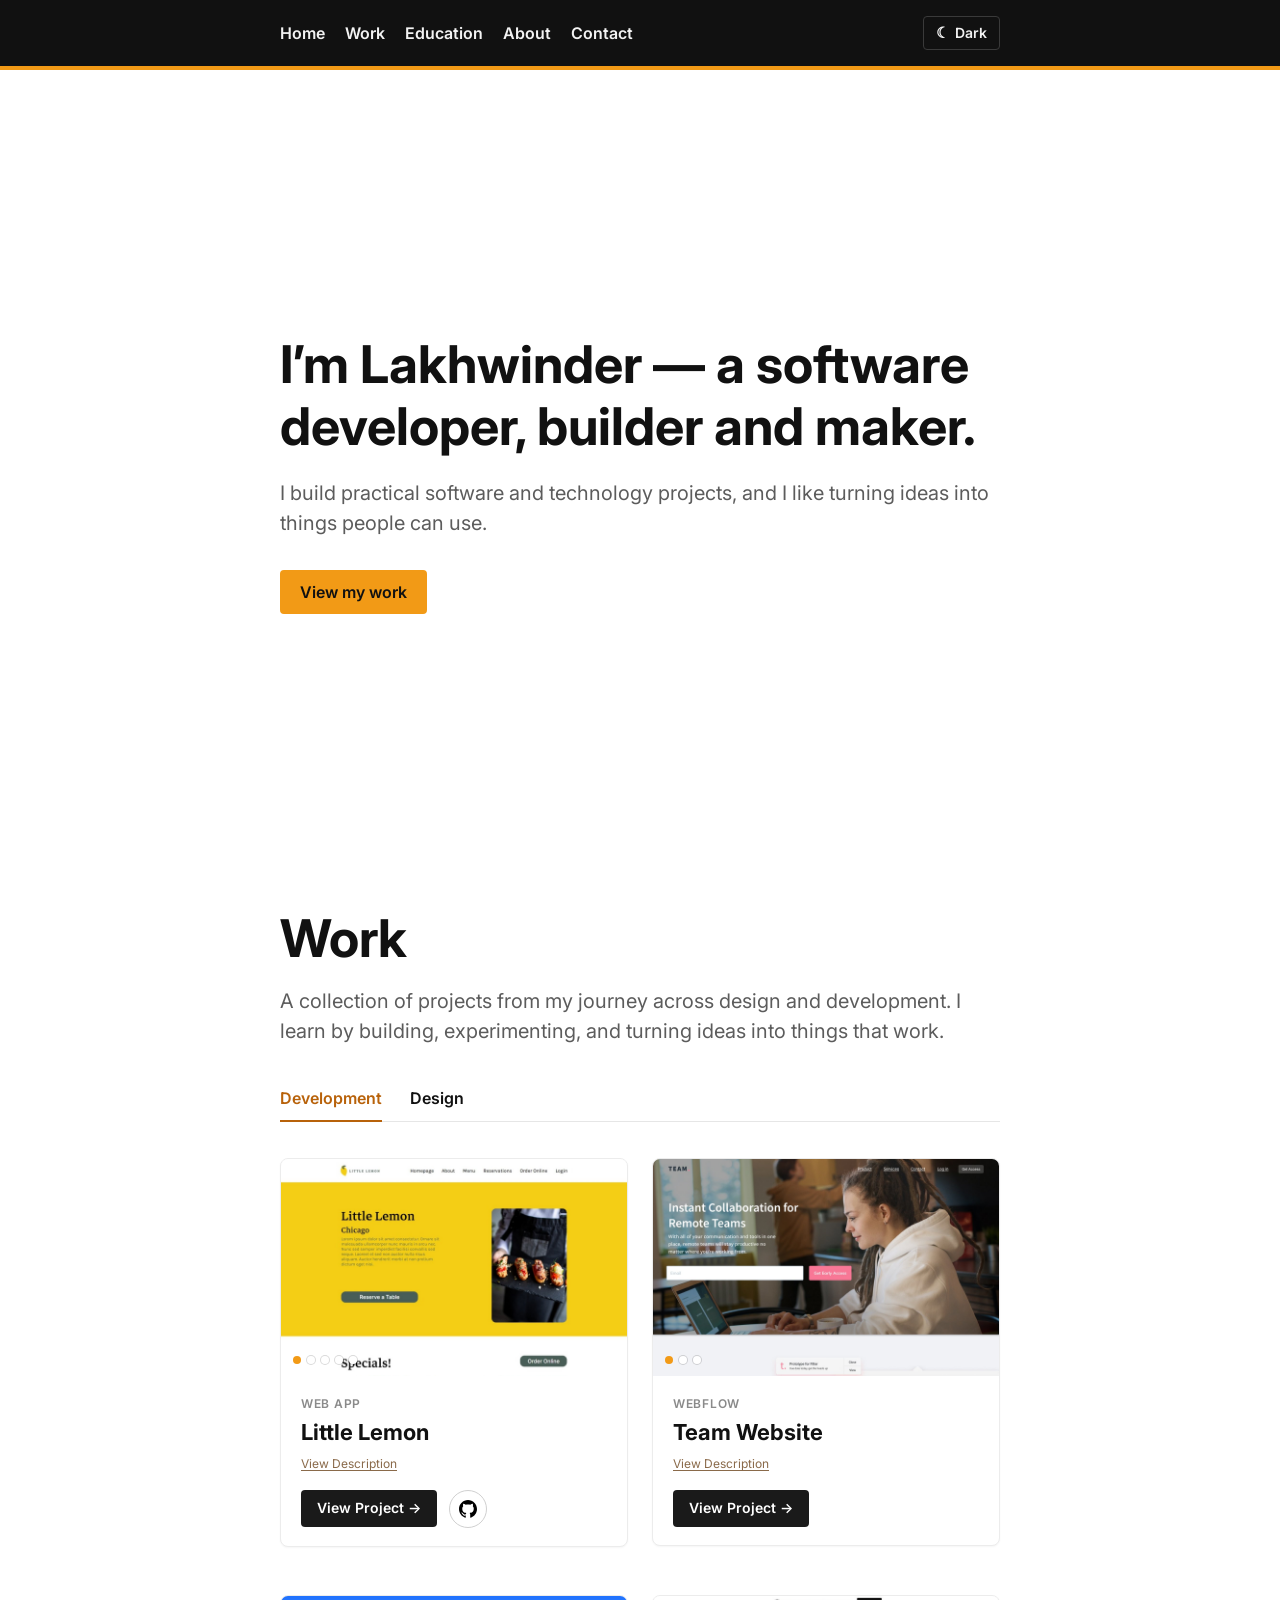
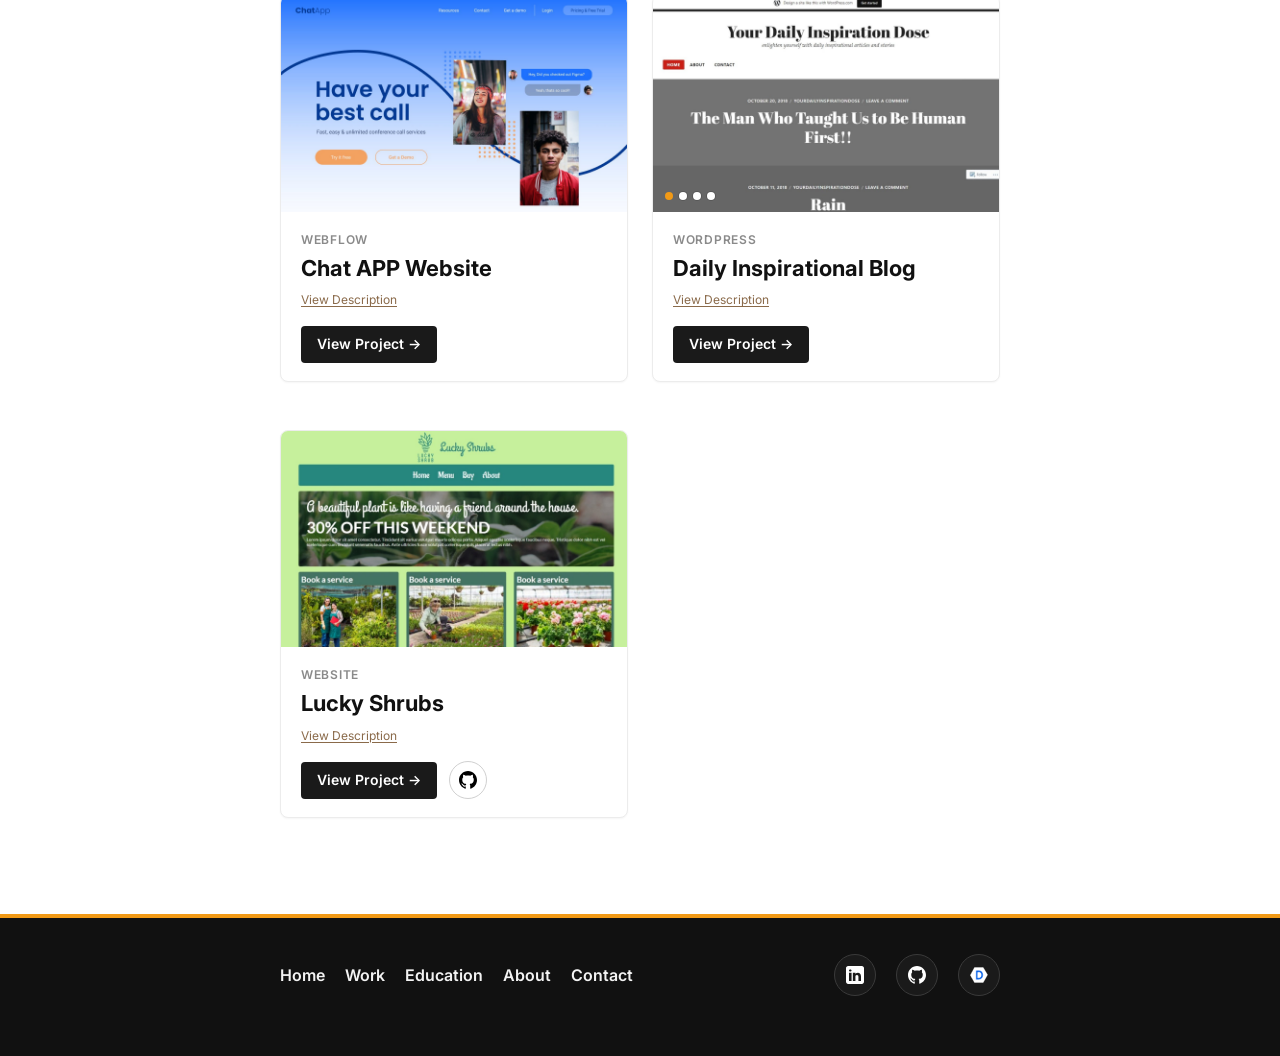
==== commit 8a2d7722: "Updates" ====
--- a/index.html
+++ b/index.html
@@ -1 +1 @@
-<!doctype html><html lang="en"><head><meta charset="utf-8"/><link rel="icon" href="/favicon.ico" sizes="any"/><link rel="icon" type="image/png" sizes="32x32" href="/favicon-32.png"/><meta name="viewport" content="width=device-width,initial-scale=1"/><meta name="theme-color" content="#000000"/><meta name="description" content="Lakhwinder — software developer, builder and maker."/><link rel="preconnect" href="https://fonts.googleapis.com"/><link rel="preconnect" href="https://fonts.gstatic.com" crossorigin/><link href="https://fonts.googleapis.com/css2?family=Inter:wght@400;500;600;700&display=swap" rel="stylesheet"/><link rel="apple-touch-icon" href="/logo192.png"/><link rel="manifest" href="/manifest.json"/><title>Lakhwinder — Portfolio</title><script type="text/javascript">!function(n){if("/"===n.search[1]){var a=n.search.slice(1).split("&").map((function(n){return n.replace(/~and~/g,"&")})).join("?");window.history.replaceState(null,null,n.pathname.slice(0,-1)+a+n.hash)}}(window.location)</script><script>!function(){var e=localStorage.getItem("portfolio-theme"),t="light"===e||"dark"===e?e:window.matchMedia("(prefers-color-scheme: dark)").matches?"dark":"light";document.documentElement.setAttribute("data-theme",t)}()</script><script defer="defer" src="/static/js/main.5bdb9b5d.js"></script><link href="/static/css/main.8df7658c.css" rel="stylesheet"></head><body><noscript>You need to enable JavaScript to run this app.</noscript><div id="root"></div></body></html>+<!doctype html><html lang="en"><head><meta charset="utf-8"/><link rel="icon" href="/favicon.ico" sizes="any"/><link rel="icon" type="image/png" sizes="32x32" href="/favicon-32.png"/><meta name="viewport" content="width=device-width,initial-scale=1"/><meta name="theme-color" content="#000000"/><meta name="description" content="Lakhwinder — software developer, builder and maker."/><link rel="preconnect" href="https://fonts.googleapis.com"/><link rel="preconnect" href="https://fonts.gstatic.com" crossorigin/><link href="https://fonts.googleapis.com/css2?family=Inter:wght@400;500;600;700&display=swap" rel="stylesheet"/><link rel="apple-touch-icon" href="/logo192.png"/><link rel="manifest" href="/manifest.json"/><title>Lakhwinder — Portfolio</title><script type="text/javascript">!function(n){if("/"===n.search[1]){var a=n.search.slice(1).split("&").map((function(n){return n.replace(/~and~/g,"&")})).join("?");window.history.replaceState(null,null,n.pathname.slice(0,-1)+a+n.hash)}}(window.location)</script><script>!function(){var e=localStorage.getItem("portfolio-theme"),t="light"===e||"dark"===e?e:window.matchMedia("(prefers-color-scheme: dark)").matches?"dark":"light";document.documentElement.setAttribute("data-theme",t)}()</script><script defer="defer" src="/static/js/main.9eefca49.js"></script><link href="/static/css/main.04f582d6.css" rel="stylesheet"></head><body><noscript>You need to enable JavaScript to run this app.</noscript><div id="root"></div></body></html>
--- a/static/css/main.04f582d6.css
+++ b/static/css/main.04f582d6.css
@@ -0,0 +1,2 @@
+:root{--color-bg:#fff;--color-text:#111;--color-text-muted:#5c5c5c;--color-border:#ececec;--color-border-strong:#d0d0d0;--color-surface:#fff;--color-surface-muted:#f3f3f3;--color-input-bg:#fff;--color-accent:#f29a16;--color-accent-hover:#c9780f;--color-accent-text:#b8620a;--color-focus:#111;--color-error:#9b1c1c;--color-disabled-bg:#d8d8d8;--color-disabled-text:#6e6e6e;--color-card-shadow:rgba(0,0,0,.04);--color-tab-border:#e6e6e6;--color-category:#8a8a8a;--color-link-muted:#8a6a4a;--color-link-muted-hover:#6e5238;--color-cta-bg:#1a1a1a;--color-cta-bg-hover:#333;--color-cta-text:#fff;--color-on-accent:#111;color-scheme:light}[data-theme=dark]{--color-bg:#0a0a0a;--color-text:#f3f3f3;--color-text-muted:#a8a8a8;--color-border:#404040;--color-border-strong:#525252;--color-surface:#141414;--color-surface-muted:#1a1a1a;--color-input-bg:#141414;--color-accent:#f29a16;--color-accent-hover:#ffb84d;--color-accent-text:#f29a16;--color-focus:#f29a16;--color-error:#f87171;--color-disabled-bg:#2a2a2a;--color-disabled-text:#6e6e6e;--color-card-shadow:rgba(0,0,0,.35);--color-tab-border:#404040;--color-category:#8a8a8a;--color-link-muted:#c9a06a;--color-link-muted-hover:#e0b87a;--color-cta-bg:#f3f3f3;--color-cta-bg-hover:#fff;--color-cta-text:#111;--color-on-accent:#111;color-scheme:dark}body{-webkit-font-smoothing:antialiased;-moz-osx-font-smoothing:grayscale;background-color:#fff;background-color:var(--color-bg);color:#111;color:var(--color-text);font-family:Inter,-apple-system,BlinkMacSystemFont,Segoe UI,Roboto,Oxygen,Ubuntu,Cantarell,Fira Sans,Droid Sans,Helvetica Neue,sans-serif;margin:0;transition:background-color .2s ease,color .2s ease}code{font-family:source-code-pro,Menlo,Monaco,Consolas,Courier New,monospace}@media (prefers-reduced-motion:reduce){body{transition:none}}.hero{align-items:center;box-sizing:border-box;display:flex;min-height:100vh;min-height:100svh;min-height:100dvh;padding:104px 24px 72px}.heroInner{-webkit-animation:heroEnter .6s ease-out;animation:heroEnter .6s ease-out;margin:0 auto;max-width:720px;width:100%}.heroTitle{color:var(--color-text);font-size:36px;font-style:normal;font-weight:700;line-height:1.2;margin:0}.heroLead,.heroTitle{font-family:Inter,sans-serif}.heroLead{color:var(--color-text-muted);font-size:18px;line-height:1.5;margin:20px 0 32px;max-width:38em}.heroCta{background-color:var(--color-accent);border:2px solid var(--color-accent);border-radius:4px;color:var(--color-on-accent);cursor:pointer;display:inline-block;font-family:Inter,sans-serif;font-size:16px;font-weight:600;padding:10px 18px;text-decoration:none;transition:background-color .15s ease,border-color .15s ease,box-shadow .15s ease}.heroCta:hover{background-color:var(--color-accent-hover);border-color:var(--color-accent-hover);box-shadow:0 4px 14px color-mix(in srgb,var(--color-accent) 42%,transparent)}.heroCta:focus-visible{box-shadow:0 0 0 4px color-mix(in srgb,var(--color-accent) 38%,transparent);outline:2px solid var(--color-focus);outline-offset:3px}@-webkit-keyframes heroEnter{0%{opacity:0;-webkit-transform:translateY(12px);transform:translateY(12px)}to{opacity:1;-webkit-transform:none;transform:none}}@keyframes heroEnter{0%{opacity:0;-webkit-transform:translateY(12px);transform:translateY(12px)}to{opacity:1;-webkit-transform:none;transform:none}}@media (prefers-reduced-motion:reduce){.heroInner{-webkit-animation:none;animation:none}.heroCta{transition:none}}@media only screen and (min-width:768px){.hero{min-height:100vh;min-height:100svh;min-height:100dvh;padding:112px 48px 64px}.heroTitle{font-size:52px}.heroLead{font-size:20px}}.siteHeader{background:#111;border-bottom:4px solid #f29a16;box-sizing:border-box;color:#f3f3f3;left:0;max-width:100%;padding:0 24px;position:fixed;right:0;top:0;width:100%;z-index:10}.siteHeaderInner{box-sizing:border-box;margin:0 auto;max-width:720px;padding:12px 0}.siteHeader a{all:unset;cursor:pointer;font-weight:600}.mobile{background:transparent}.mobileBar{align-items:center;display:flex;gap:12px;justify-content:space-between}.desktop{display:none}.burgerMenu{align-items:flex-start;background:transparent;border:0;cursor:pointer;display:flex;flex-direction:column;margin:0;padding:8px 0}.mobileNav{display:none}.mobileNav.isOpen{display:block}.slice{background-color:#f3f3f3;height:2px;margin:3px 0;width:22px}.siteHeader ul{display:flex;flex-direction:column;flex-wrap:wrap;gap:8px 20px;list-style:none;margin:0;padding:12px 0 4px}.siteHeader li{list-style:none;margin:0;padding:0}.navItem{color:#f3f3f3;cursor:pointer;font-family:Inter,sans-serif;font-size:16px;line-height:1.4;text-decoration:none}.navItem,.siteHeader .navItem{font-weight:600}.navItem:hover{color:#f29a16;cursor:pointer;text-decoration:underline;text-underline-offset:4px}.navItem:focus-visible{outline:2px solid #f29a16;outline-offset:3px}@media only screen and (min-width:768px){.siteHeader{padding:0 48px}.siteHeaderInner{padding:16px 0}.mobile{display:none}.desktop{gap:24px;justify-content:space-between}.desktop,.desktopNav ul{align-items:center;display:flex}.desktopNav ul{flex-direction:row;flex-wrap:wrap;gap:8px 20px;list-style:none;margin:0;padding:0}.burgerMenu{display:none}.siteHeader ul{align-items:center;flex-direction:row;flex-wrap:wrap;justify-content:flex-start;padding:0}.siteHeader .desktopNav ul{padding:0}.navItem{font-size:16px;font-weight:600}}.themeToggle{align-items:center;background:transparent;border:1px solid #3a3a3a;border-radius:4px;color:#f3f3f3;cursor:pointer;display:inline-flex;font-family:Inter,sans-serif;font-size:14px;font-weight:600;gap:6px;line-height:1.4;margin:0;padding:6px 12px}.themeToggle:hover{border-color:#f29a16;color:#f29a16}.themeToggle:focus-visible{outline:2px solid #f29a16;outline-offset:3px}.themeToggleIcon{font-size:15px;line-height:1}.work{box-sizing:border-box;margin-bottom:0;padding:24px 24px 80px}.workInner{margin:0 auto;max-width:720px}.workIntro{border-left:none;max-width:none;padding-left:0}.workHeading{color:var(--color-text);font-size:36px;font-style:normal;font-weight:700;line-height:1.2;margin:0}.workHeading,.workLead{font-family:Inter,sans-serif}.workLead{color:var(--color-text-muted);font-size:18px;line-height:1.5;margin:16px 0 0;scroll-margin-top:76px}@media only screen and (min-width:768px){.work{padding:8px 48px 96px}.workHeading{font-size:52px}.workLead{font-size:20px;scroll-margin-top:80px}}.topContainer{height:auto;width:100%}.projectContainer{grid-gap:40px;align-items:start;box-sizing:border-box;display:grid;gap:40px;grid-template-columns:1fr;margin:28px 0 0;max-width:100%;padding:0;width:100%}@media only screen and (min-width:720px){.projectContainer{-webkit-column-gap:24px;column-gap:24px;grid-template-columns:1fr 1fr;margin-top:36px;row-gap:48px}}.workTabs{border-bottom:1px solid var(--color-tab-border);display:flex;gap:28px;margin:32px 0 0}.workTab{-webkit-appearance:none;appearance:none;background:none;border:none;border-bottom:2px solid transparent;color:var(--color-text);cursor:pointer;font-family:Inter,sans-serif;font-size:16px;font-weight:600;margin-bottom:-1px;padding:10px 0 12px}.workTab.isActive{border-bottom-color:var(--color-accent-text);color:var(--color-accent-text)}.workTab:focus-visible{outline:2px solid var(--color-focus);outline-offset:3px}.projectCard{align-content:start;align-self:start;background:var(--color-surface);border:1px solid var(--color-border);border-radius:8px;box-shadow:0 1px 2px var(--color-card-shadow);display:grid;grid-template-columns:1fr;grid-template-rows:auto auto;min-width:0;overflow:hidden}.projectCardMedia{aspect-ratio:16/10;background:var(--color-surface-muted);overflow:hidden;position:relative}.projectCardMedia img{display:block;height:100%;inset:0;object-fit:cover;object-position:top center;position:absolute;width:100%}.projectCardNav{background:transparent;border:0;bottom:0;cursor:pointer;padding:0;position:absolute;top:0;width:50%;z-index:1}.projectCardNavPrev{left:0}.projectCardNavNext{right:0}.projectCardNav:focus-visible{background:hsla(0,0%,100%,.12);outline:2px solid var(--color-focus);outline-offset:-4px}.projectCardDots{bottom:12px;display:flex;gap:6px;left:12px;pointer-events:none;position:absolute;z-index:2}.projectCardDot{background:#fff;border-radius:50%;box-shadow:0 0 0 1px rgba(0,0,0,.15);height:8px;width:8px}.projectCardDot.isActive{background:var(--color-accent);box-shadow:none}.projectCardBody{display:flex;flex-direction:column;min-width:0;padding:20px 20px 18px}.projectCardCategory{color:var(--color-category);font-family:Inter,sans-serif;font-size:12px;font-weight:600;letter-spacing:.06em;margin:0 0 8px;text-transform:uppercase}.projectCardTitle{color:var(--color-text);font-family:Inter,sans-serif;font-size:22px;font-weight:700;line-height:1.25;margin:0}.projectCardDescriptionToggle{align-self:flex-start;background:none;border:0;color:var(--color-link-muted);cursor:pointer;font-family:Inter,sans-serif;font-size:12px;font-weight:400;line-height:1.3;margin:10px 0 0;padding:0;text-decoration:underline;text-decoration-thickness:1px;text-underline-offset:2px}.projectCardDescriptionToggle:hover{color:var(--color-link-muted-hover)}.projectCardDescriptionToggle:focus-visible{outline:2px solid var(--color-focus);outline-offset:3px}.projectCardDescription{color:var(--color-text-muted);font-family:Inter,sans-serif;font-size:15px;line-height:1.5;margin:10px 0 0}.projectCardActions{align-items:center;display:flex;flex-wrap:wrap;gap:12px;margin-top:auto;padding-top:18px}.projectCardCta{align-items:center;background:var(--color-cta-bg);border:none;border-radius:4px;color:var(--color-cta-text);cursor:pointer;display:inline-flex;font-family:Inter,sans-serif;font-size:14px;font-weight:600;justify-content:center;line-height:1.2;padding:10px 16px;text-decoration:none}.projectCardCta:hover{background:var(--color-cta-bg-hover)}.projectCardGithub{align-items:center;border:1px solid var(--color-border-strong);border-radius:50%;display:inline-flex;height:36px;justify-content:center;width:36px}.projectCardGithub img{height:18px;width:18px}[data-theme=dark] .projectCardGithub img{-webkit-filter:invert(1);filter:invert(1)}.projectCardCta:focus-visible,.projectCardGithub:focus-visible{outline:2px solid var(--color-focus);outline-offset:3px}.visuallyHidden{clip:rect(0,0,0,0);border:0;height:1px;margin:-1px;overflow:hidden;padding:0;position:absolute;white-space:nowrap;width:1px}@media (prefers-reduced-motion:reduce){.projectCardCta{transition:none}}.projectViewer{align-items:center;background:#111;box-sizing:border-box;display:flex;inset:0;justify-content:center;overflow:hidden;position:fixed;z-index:20}.projectViewer.isZoomed{display:block;overflow:auto}.projectViewerStage{align-items:center;display:flex;height:100%;justify-content:center;position:relative;width:100%}.projectViewer.isZoomed .projectViewerStage{align-items:flex-start;height:auto;min-height:100%}.projectViewerFrame{align-items:center;display:flex;justify-content:center;max-height:100%;max-width:100%;position:relative}.projectViewer.isZoomed .projectViewerFrame{display:block;max-height:none;max-width:none;width:100%}.projectViewerFrame img{display:block;height:auto;max-height:100vh;max-width:100%;object-fit:contain;object-position:center;width:auto}.projectViewer.isZoomed .projectViewerFrame img{max-height:none;max-width:none;object-fit:contain;width:100%}.projectViewerZoom{align-items:center;background:hsla(0,0%,7%,.78);border:0;border-radius:4px;bottom:28px;color:#fff;cursor:zoom-in;display:inline-flex;font-family:Inter,sans-serif;font-size:12px;font-weight:600;justify-content:center;left:50%;letter-spacing:.04em;margin:0;padding:8px 14px;position:absolute;text-transform:uppercase;-webkit-transform:translateX(-50%);transform:translateX(-50%);z-index:3}.projectViewerZoom:hover{background:hsla(0,0%,7%,.92)}.projectViewerZoom:focus-visible{outline:2px solid #fff;outline-offset:3px}.projectViewerNav{background:transparent;border:0;bottom:0;cursor:pointer;padding:0;position:fixed;top:0;width:50%;z-index:1}.projectViewerNavPrev{left:0}.projectViewerNavNext{right:0}.projectViewerNav:focus-visible{background:hsla(0,0%,100%,.08);outline:2px solid #fff;outline-offset:-4px}.projectViewerArrow{background:#fff;border:0;border-radius:50%;box-shadow:0 1px 2px rgba(0,0,0,.2);cursor:pointer;height:44px;padding:0;position:fixed;top:50%;-webkit-transform:translateY(-50%);transform:translateY(-50%);width:44px;z-index:4}.projectViewerArrowPrev{left:16px}.projectViewerArrowNext{right:16px}.projectViewerArrow:before{border-right:2px solid #111;border-top:2px solid #111;content:"";height:8px;left:50%;position:absolute;top:50%;width:8px}.projectViewerArrowPrev:before{-webkit-transform:translate(-35%,-50%) rotate(-135deg);transform:translate(-35%,-50%) rotate(-135deg)}.projectViewerArrowNext:before{-webkit-transform:translate(-65%,-50%) rotate(45deg);transform:translate(-65%,-50%) rotate(45deg)}.projectViewerArrow:hover{background:#f3f3f3}.projectViewerArrow:focus-visible{outline:2px solid #f29a16;outline-offset:3px}.projectViewerDots{bottom:20px;display:flex;gap:6px;left:50%;pointer-events:none;position:absolute;-webkit-transform:translateX(-50%);transform:translateX(-50%);z-index:2}.projectViewerDot{background:#fff;border-radius:50%;box-shadow:0 0 0 1px rgba(0,0,0,.15);height:8px;width:8px}.projectViewerDot.isActive{background:#f29a16;box-shadow:none}.projectViewerClose,.projectViewerExitZoom{border:0;box-shadow:0 1px 2px rgba(0,0,0,.2);cursor:pointer;position:fixed;z-index:4}.projectViewerClose{background:#fff;border-radius:50%;height:44px;padding:0;right:20px;top:20px;width:44px}.projectViewerExitZoom{background:#fff;border-radius:18px;color:#111;font-family:Inter,sans-serif;font-size:13px;font-weight:600;height:36px;padding:0 14px;right:76px;top:24px}.projectViewerClose span{background:transparent;height:2px;left:50%;position:absolute;top:50%;-webkit-transform:translate(-50%,-50%);transform:translate(-50%,-50%);width:16px}.projectViewerClose span:after,.projectViewerClose span:before{background:#111;content:"";height:2px;left:0;position:absolute;width:16px}.projectViewerClose span:before{-webkit-transform:rotate(45deg);transform:rotate(45deg)}.projectViewerClose span:after{-webkit-transform:rotate(-45deg);transform:rotate(-45deg)}.projectViewerClose:hover,.projectViewerExitZoom:hover{background:#f3f3f3}.projectViewerClose:focus-visible,.projectViewerExitZoom:focus-visible{outline:2px solid #fff;outline-offset:3px}@media only screen and (min-width:768px){.projectViewerClose{right:28px;top:24px}.projectViewerExitZoom{right:84px}.projectViewerArrowPrev{left:28px}.projectViewerArrowNext{right:28px}}@media (prefers-reduced-motion:reduce){.projectViewerArrow,.projectViewerZoom{transition:none}}.siteFooter{background:#111;border-top:4px solid #f29a16;box-sizing:border-box;color:#f3f3f3;margin:0;max-width:100%;overflow-x:hidden;padding:0 24px 40px;width:100%}.siteFooterInner{box-sizing:border-box;display:flex;flex-direction:column;gap:28px;margin:0 auto;max-width:720px;padding:32px 0 8px}.siteFooterNav ul,.siteFooterSocial ul{align-items:center;display:flex;flex-wrap:wrap;gap:8px 20px;list-style:none;margin:0;padding:0}.siteFooterNav a{color:#f3f3f3;cursor:pointer;font-family:Inter,sans-serif;font-size:15px;font-weight:600;line-height:1.4;text-decoration:none}.siteFooterNav a:hover{color:#f29a16;cursor:pointer;text-decoration:underline;text-underline-offset:4px}.siteFooterSocial a{align-items:center;background:#1a1a1a;border:1px solid #3a3a3a;border-radius:50%;cursor:pointer;display:inline-flex;height:40px;justify-content:center;width:40px}.siteFooterSocial img{display:block;-webkit-filter:invert(1);filter:invert(1);height:18px;width:18px}.siteFooterSocial a:hover{border-color:#f29a16}.siteFooterNav a:focus-visible,.siteFooterSocial a:focus-visible{outline:2px solid #f29a16;outline-offset:3px}.siteFooter .visuallyHidden{clip:rect(0,0,0,0);border:0;height:1px;margin:-1px;overflow:hidden;padding:0;position:absolute;white-space:nowrap;width:1px}@media only screen and (min-width:768px){.siteFooter{padding:0 48px 48px}.siteFooterInner{align-items:center;flex-direction:row;gap:24px;justify-content:space-between;padding:36px 0 12px}.siteFooterNav a{font-size:16px}}.education{box-sizing:border-box;max-width:100%;padding:104px 24px 80px;width:100%}.educationInner{box-sizing:border-box;margin:0 auto;max-width:720px}.educationHeading{color:var(--color-text);font-family:Inter,sans-serif;font-size:36px;font-style:normal;font-weight:700;line-height:1.2;margin:0 0 32px}.educationSection{box-sizing:border-box;width:100%}.educationSection--certifications{border-top:1px solid var(--color-border);margin-top:48px;padding-top:48px}.educationSectionHeading{border-bottom:1px solid var(--color-border);color:var(--color-text);font-family:Inter,sans-serif;font-size:22px;font-weight:700;line-height:1.25;margin:0;padding-bottom:32px}.educationCard{background:transparent;border:0;border-radius:0;border-top:1px solid var(--color-border);box-shadow:none;box-sizing:border-box;margin:0;padding:48px 0;width:100%}.educationSection--formal .educationCard:first-child{border-top:0;padding-top:0}.educationSection--certifications .educationCard:first-of-type{border-top:0;padding-top:48px}.educationCard:last-child{padding-bottom:0}.educationCard h2{color:var(--color-text);font-size:22px;font-weight:700;line-height:1.25;margin:0}.educationCard h2,.educationCard p{font-family:Inter,sans-serif;overflow-wrap:anywhere}.educationCard p{color:var(--color-text-muted);font-size:16px;font-weight:400;line-height:1.5;margin:12px 0 0}.educationCardLink{background:none;border:0;color:var(--color-text);cursor:pointer;display:inline-block;font-family:Inter,sans-serif;font-size:14px;font-weight:600;line-height:1.4;margin-top:16px;max-width:100%;overflow-wrap:anywhere;padding:0;text-decoration:underline;text-underline-offset:3px}.educationCardLink:hover{color:var(--color-accent-text)}.educationCardLink:focus-visible{outline:2px solid var(--color-focus);outline-offset:3px}@media only screen and (min-width:768px){.education{padding:112px 48px 96px}.educationHeading{font-size:52px}.educationSection--certifications{margin-top:64px;padding-top:64px}.educationSectionHeading{font-size:28px;padding-bottom:40px}}.about{max-width:100%;padding:104px 24px 80px}.about,.aboutInner{box-sizing:border-box;width:100%}.aboutInner{margin:0 auto;max-width:720px}.aboutHeading{color:var(--color-text);font-family:Inter,sans-serif;font-size:36px;font-style:normal;font-weight:700;line-height:1.2;margin:0 0 32px}.aboutCard{background:transparent;border:0;border-radius:0;border-top:1px solid var(--color-border);box-shadow:none;box-sizing:border-box;margin:0;padding:48px 0;width:100%}.aboutCard:last-child{padding-bottom:0}.aboutCard h2{font-size:22px;font-weight:700;line-height:1.25;margin:0 0 16px}.aboutCard h2,.aboutCard h3{color:var(--color-text);font-family:Inter,sans-serif}.aboutCard h3{font-size:16px;font-weight:600;line-height:1.4;margin:28px 0 10px}.aboutCard li,.aboutCard p{color:var(--color-text-muted);font-family:Inter,sans-serif;font-size:16px;font-weight:400;line-height:1.5}.aboutCard p{margin:12px 0 0}.aboutCard ul{margin:8px 0 0;padding:0 0 0 1.2em}.aboutSkillGroups{grid-gap:28px 48px;display:grid;gap:28px 48px;grid-template-columns:1fr}.aboutSkillGroups h3{margin-top:0}.aboutSkillNote{border-top:1px solid var(--color-border);margin-top:36px;padding-top:36px}.aboutSkillNote h3{margin-top:0}.aboutSkillNote p{max-width:38em}@media only screen and (min-width:768px){.about{padding:112px 48px 96px}.aboutHeading{font-size:52px}.aboutSkillGroups{align-items:start;grid-template-columns:1fr 1fr}}.contact{box-sizing:border-box;max-width:100%;padding:104px 24px 80px;width:100%}.contactInner{box-sizing:border-box;margin:0 auto;max-width:720px}.contactHeading{color:var(--color-text);font-family:Inter,sans-serif;font-size:36px;font-style:normal;font-weight:700;line-height:1.2;margin:0 0 32px}.contactPanel{background:transparent;border:0;border-radius:0;border-top:1px solid var(--color-border);box-shadow:none;box-sizing:border-box;margin:0;padding:48px 0;width:100%}.contactPanel:last-child{padding-bottom:0}.contactPanel h2{color:var(--color-text);font-family:Inter,sans-serif;font-size:22px;font-weight:700;line-height:1.25;margin:0 0 16px}.contactLead{color:var(--color-text-muted);font-family:Inter,sans-serif;font-size:16px;font-weight:400;line-height:1.5;margin:0 0 28px;max-width:38em}.contactForm{gap:20px;margin:0}.contactField,.contactForm{display:flex;flex-direction:column;width:100%}.contactField{min-width:0}.contactField label{color:var(--color-text);font-family:Inter,sans-serif;font-size:14px;font-weight:600;margin:0 0 8px}.contactField input,.contactField textarea{background:var(--color-input-bg);border:1px solid var(--color-border-strong);border-radius:4px;box-sizing:border-box;color:var(--color-text);font-family:Inter,sans-serif;font-size:16px;line-height:1.4;margin:0;max-width:100%;width:100%}.contactField input{height:48px;padding:0 14px}.contactField textarea{min-height:160px;padding:12px 14px;resize:vertical}.contactField input:focus-visible,.contactField textarea:focus-visible{outline:2px solid var(--color-focus);outline-offset:3px}.contactError{color:var(--color-error);font-family:Inter,sans-serif;font-size:13px;line-height:1.4;margin:8px 0 0}.contactSubmit{align-self:flex-start;background-color:var(--color-accent);border:none;border-radius:4px;color:var(--color-on-accent);cursor:pointer;font-family:Inter,sans-serif;font-size:16px;font-weight:600;margin:4px 0 0;padding:12px 20px}.contactSubmit:hover:not(:disabled){background-color:var(--color-accent-hover)}.contactSubmit:disabled{background-color:var(--color-disabled-bg);color:var(--color-disabled-text);cursor:not-allowed}.contactSubmit:focus-visible{outline:2px solid var(--color-focus);outline-offset:3px}.contactStatus{color:var(--color-text-muted);font-family:Inter,sans-serif;font-size:15px;line-height:1.4;margin:0;min-height:1.4em}.contactStatusError{color:var(--color-error)}@media only screen and (min-width:768px){.contact{padding:112px 48px 96px}.contactHeading{font-size:52px}}@media (prefers-reduced-motion:reduce){.contactField input,.contactField textarea,.contactSubmit{transition:none}}
+/*# sourceMappingURL=main.04f582d6.css.map*/
